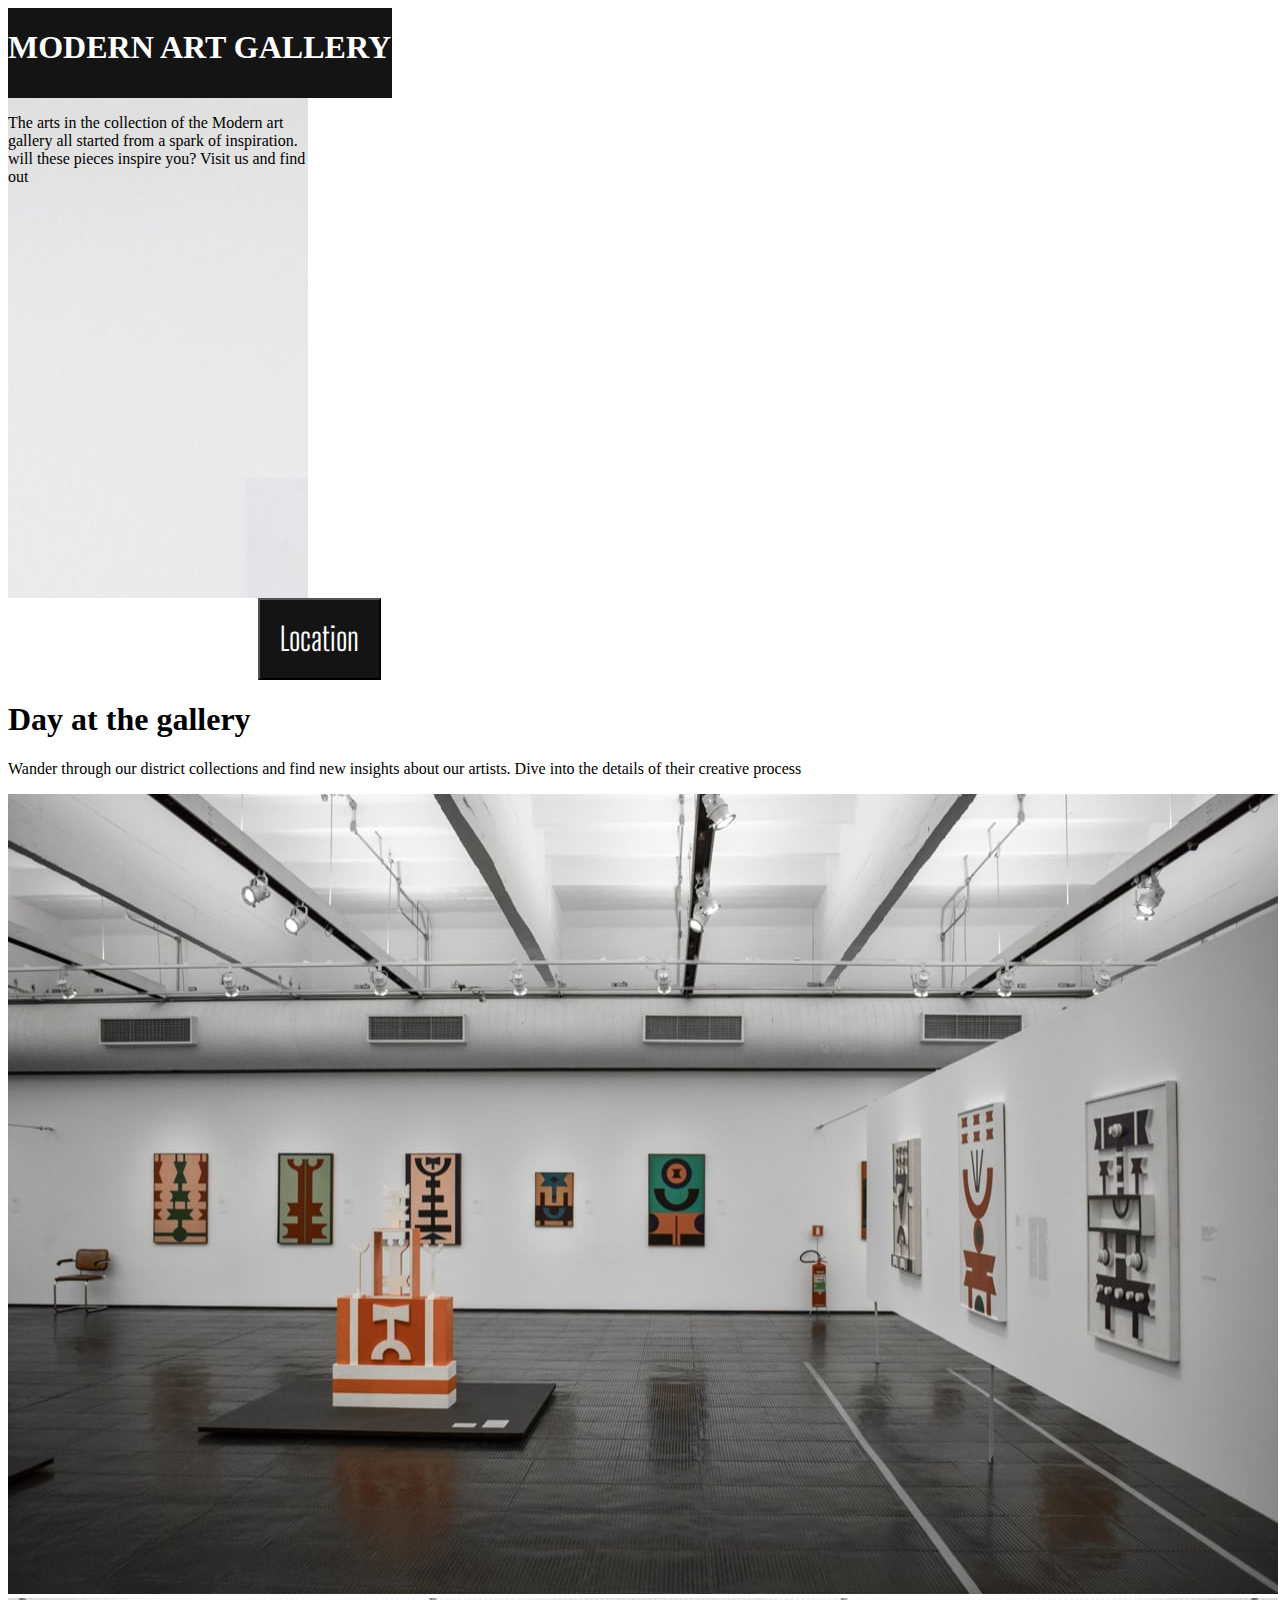
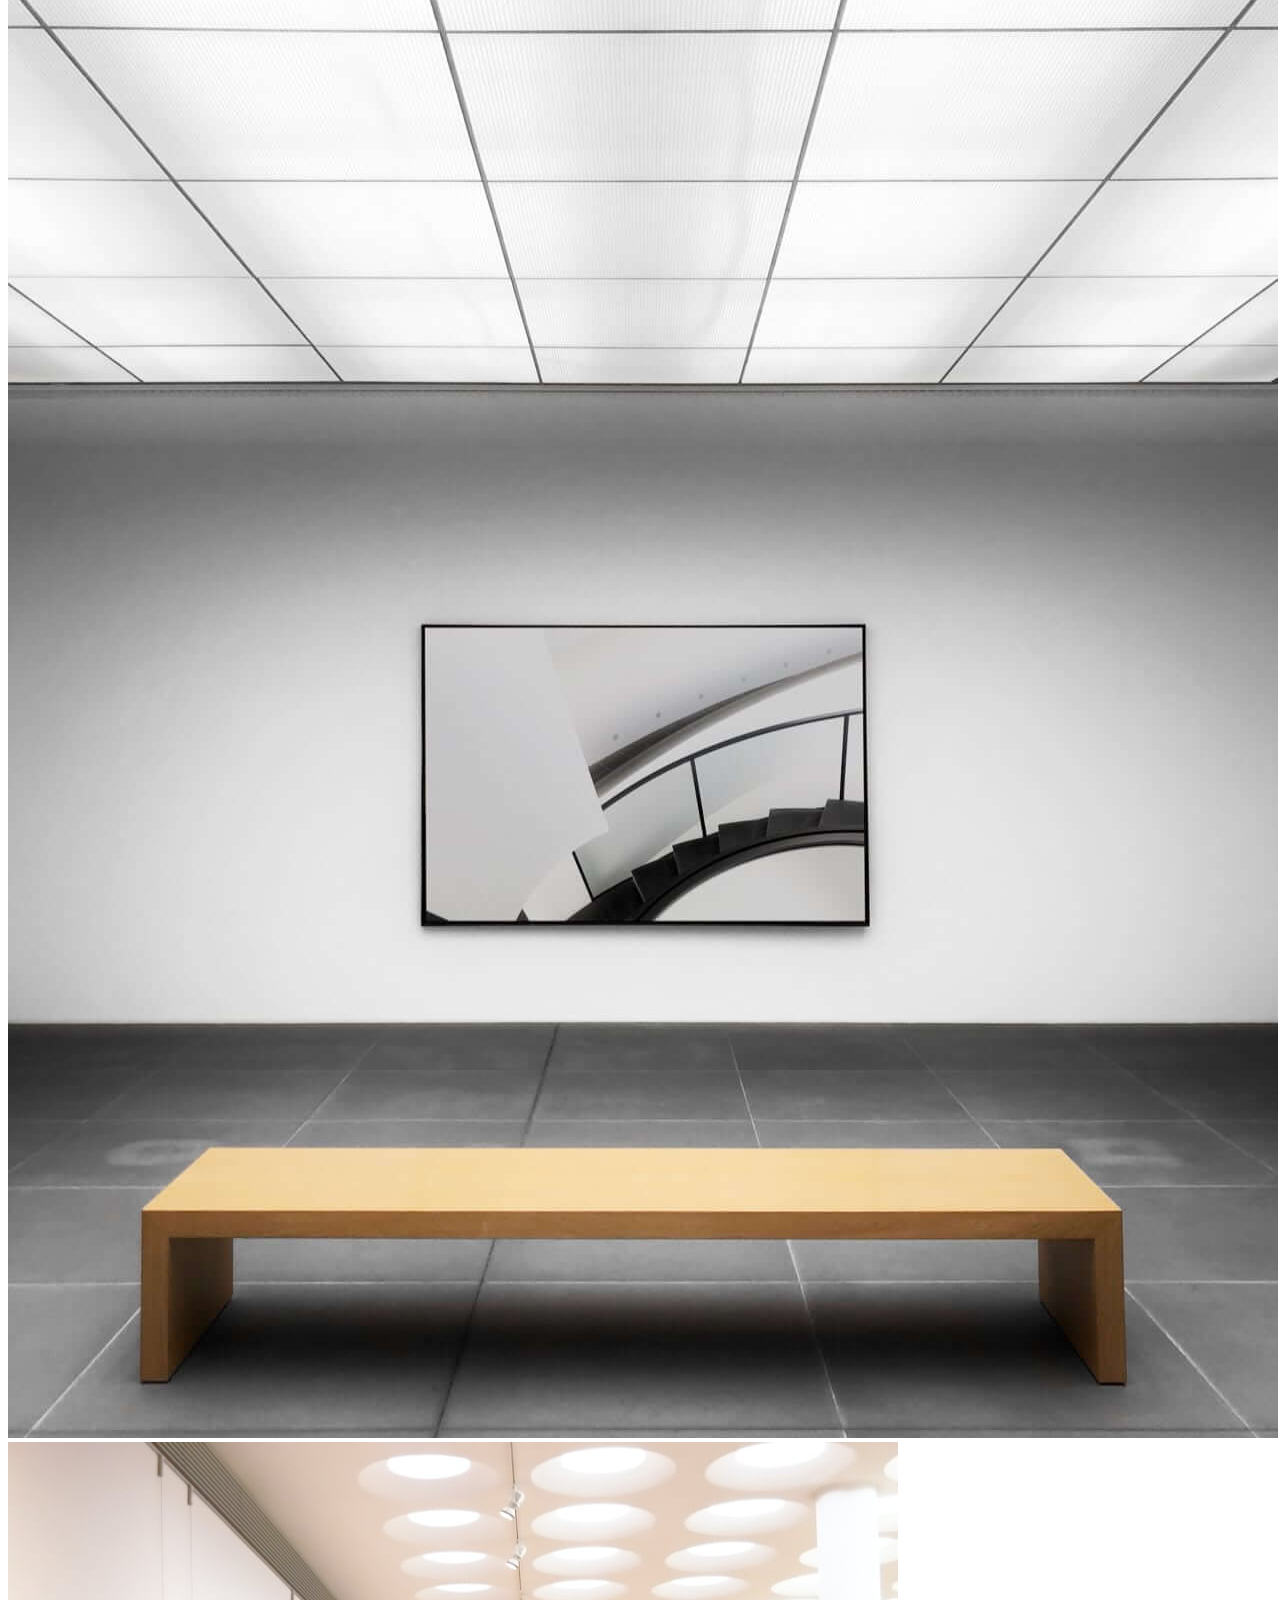
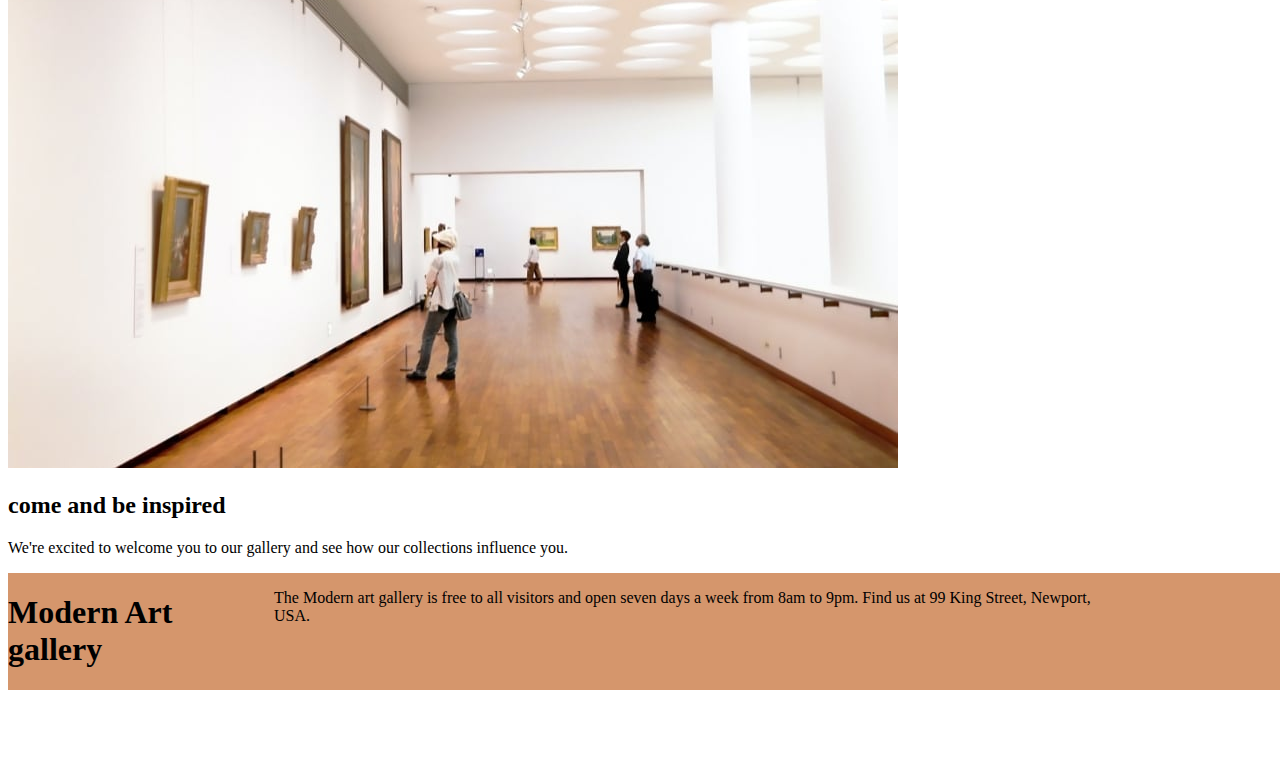
==== index.html @ c82a0f64 "Location page CSS" ====
<!DOCTYPE html>
<html lang="en">
  <head>
    <meta charset="UTF-8" />
    <meta http-equiv="X-UA-Compatible" content="IE=edge" />
    <meta name="viewport" content="width=device-width, initial-scale=1.0" />
    <link
      rel="stylesheet"
      href="https://cdnjs.cloudflare.com/ajax/libs/font-awesome/6.1.1/css/all.min.css"
    />
    <title>The Modern Art Gallery</title>
  </head>
  <link rel="preconnect" href="https://fonts.googleapis.com" />
  <link rel="preconnect" href="https://fonts.gstatic.com" crossorigin />
  <link
    href="https://fonts.googleapis.com/css2?family=Big+Shoulders+Display&family=Outfit:wght@300&display=swap"
    rel="stylesheet"
  />
  <link rel="stylesheet" href="./styles.css" />
  <body>
    <div>
      <div class="black-div">
        <h1>Modern art gallery</h1>
      </div>
      <div class="background-image">
        <p>
          The arts in the collection of the Modern art gallery all started from
          a spark of inspiration. will these pieces inspire you? Visit us and
          find out
        </p>
      </div>
      <a href="./location.html"><button class="button">Location</button></a>
    </div>
    <!-- Day at the gallery -->
    <div class="gallery-body">
      <h1>Day at the gallery</h1>
      <p>
        Wander through our district collections and find new insights about our
        artists. Dive into the details of their creative process
      </p>
      <img
        src="./images/desktop/image-grid-1@2x.jpg"
        alt="image-grid-1"
        class="grid-1"
      />
      <img
        src="./images/desktop/image-grid-2@2x.jpg"
        alt="image-grid-2"
        class="grid-2"
      />
      <img
        src="./images/desktop/image-grid-3@2x.jpg"
        alt="image-grid-3"
        class="grid-3"
      />
      <div class="gridbox">
        <h2>come and be inspired</h2>
        <p>
          We're excited to welcome you to our gallery and see how our
          collections influence you.
        </p>
      </div>
    </div>
    <!-- footer -->
    <footer>
      <h1 class="h1-footer">Modern Art gallery</h1>
      <p class="p-footer">
        The Modern art gallery is free to all visitors and open seven days a
        week from 8am to 9pm. Find us at 99 King Street, Newport, USA.
      </p>
      <i class="fa-brands fa-facebook"></i>
      <i class="fa-brands fa-instagram"></i>
      <i class="fa-brands fa-twitter"></i>
    </footer>
  </body>
</html>
---- styles.css ----
/* general css */
html{
     
}
button{
   
   background-color: hsl(0, 0%, 8%);
   color: hsl(0, 0%, 100%);
font-family: 'Big Shoulders Display', cursive;
font-size: xx-large;
position: relative; left: 250px;
padding: 20px;


}
button:hover{
    background-color: rgb(213, 150, 108);
}

.arrow{
    border:solid black;
    
}

.arrow:hover{
    background-color: hsl(0, 0%, 8%);
}
h1{


}
h2{

}

/* the intro */

.black-div{ background-color: hsl(0, 0%, 8%);
    height:10vh;
    width: 30vw;
    color: hsl(0, 0%, 100%);
    text-transform: uppercase;
    display: flex;
    flex-direction: column;
  

}
.background-image{ background-image: url(./images/desktop/image-hero@2x.jpg);
    height: 500px;
    width: 300px;
    display: flex;
    flex-direction: column;

}
/* grid pictures  */
.gallery-body{

}
.grid-1{

}
.grid-2{

}
.grid-3{

}
.gridbox{

}
/* footer elements */
.h1-footer{

}
.p-footer{

}
.icons{

}
/* location  */
.location-map{
    height: 72vh;
    width: 100vw;
    display: flex;
    border: solid black;
    background-image: url(./images/desktop/image-map@2x.png);
    background-size: contain;
}
.location-section{
    height: 62vh;
    width: 100vw;
    background-color: hsl(0, 0%, 8%); 
    display: flex;
}
.location-body{
    color: hsl(0, 0%, 100%);
    width: 30%;
    text-transform: uppercase;
    font-family: 'Big Shoulders Display', cursive;
    font-size: 60px;
    font-weight: bolder;
    padding-left: 150px;
    line-height: 90px;
    margin-right: 200px;
}

#street{
    color: rgb(213, 150, 108);
    font-family: 'Big Shoulders Display', cursive;
    font-size: 45px;
    margin-top: 75px;
    margin-left: 100px;
    
}
.paddress{
    color: hsl(0, 0%, 100%);
    font-family: 'Outfit', sans-serif;
    font-size: 22px;
    line-height: 30px;
    margin-right: 300px;
    margin-top: -10px;
    margin-left: 100px;
    
}

footer{
    background-color: rgb(213, 150, 108);
    display: flex;
    width: 100vw;
    max-height: 100vh;

}

.fheading{ text-transform: uppercase;
    font-size: 20px;
    line-height: 10px;
    font-weight: bolder;
    padding-left: 160px;
    padding-top: 80px;
    font-family: 'Big Shoulders Display', cursive;
      
    
}
.fparagrah{ align-items: center;
    padding-left: 140px;
    padding-top: 60px;
    padding-bottom: 60px;
    font-size: 18px;
    line-height: 28px;
    font-family: 'Outfit', sans-serif;
    margin-right: 120px;
    
}
i{
    padding-left: 30px;
    padding-top: 30px;
    font-size: x-large;
   justify-content: center;
   position: relative; left: 200px; top: 70px;
   
}

/* font-family: 'Big Shoulders Display',cursive;
font-family: 'Outfit',sans-serif; */
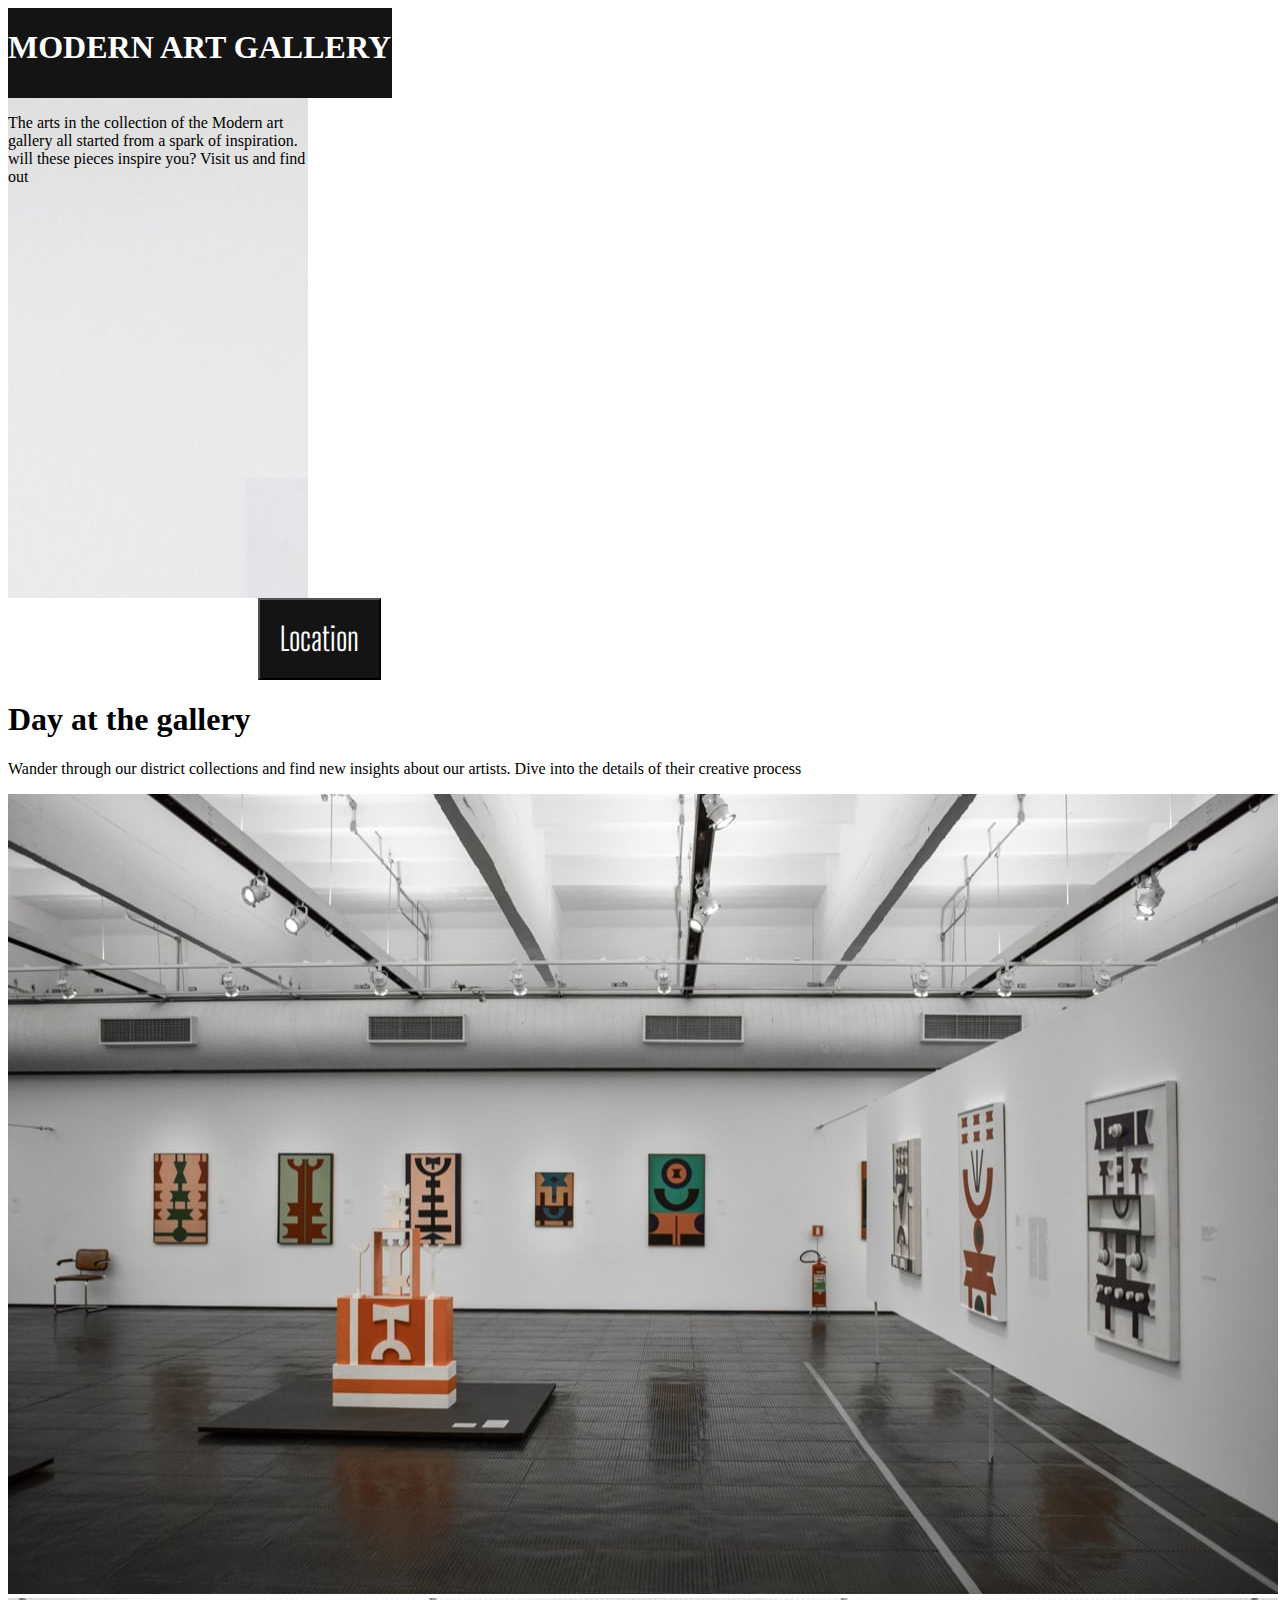
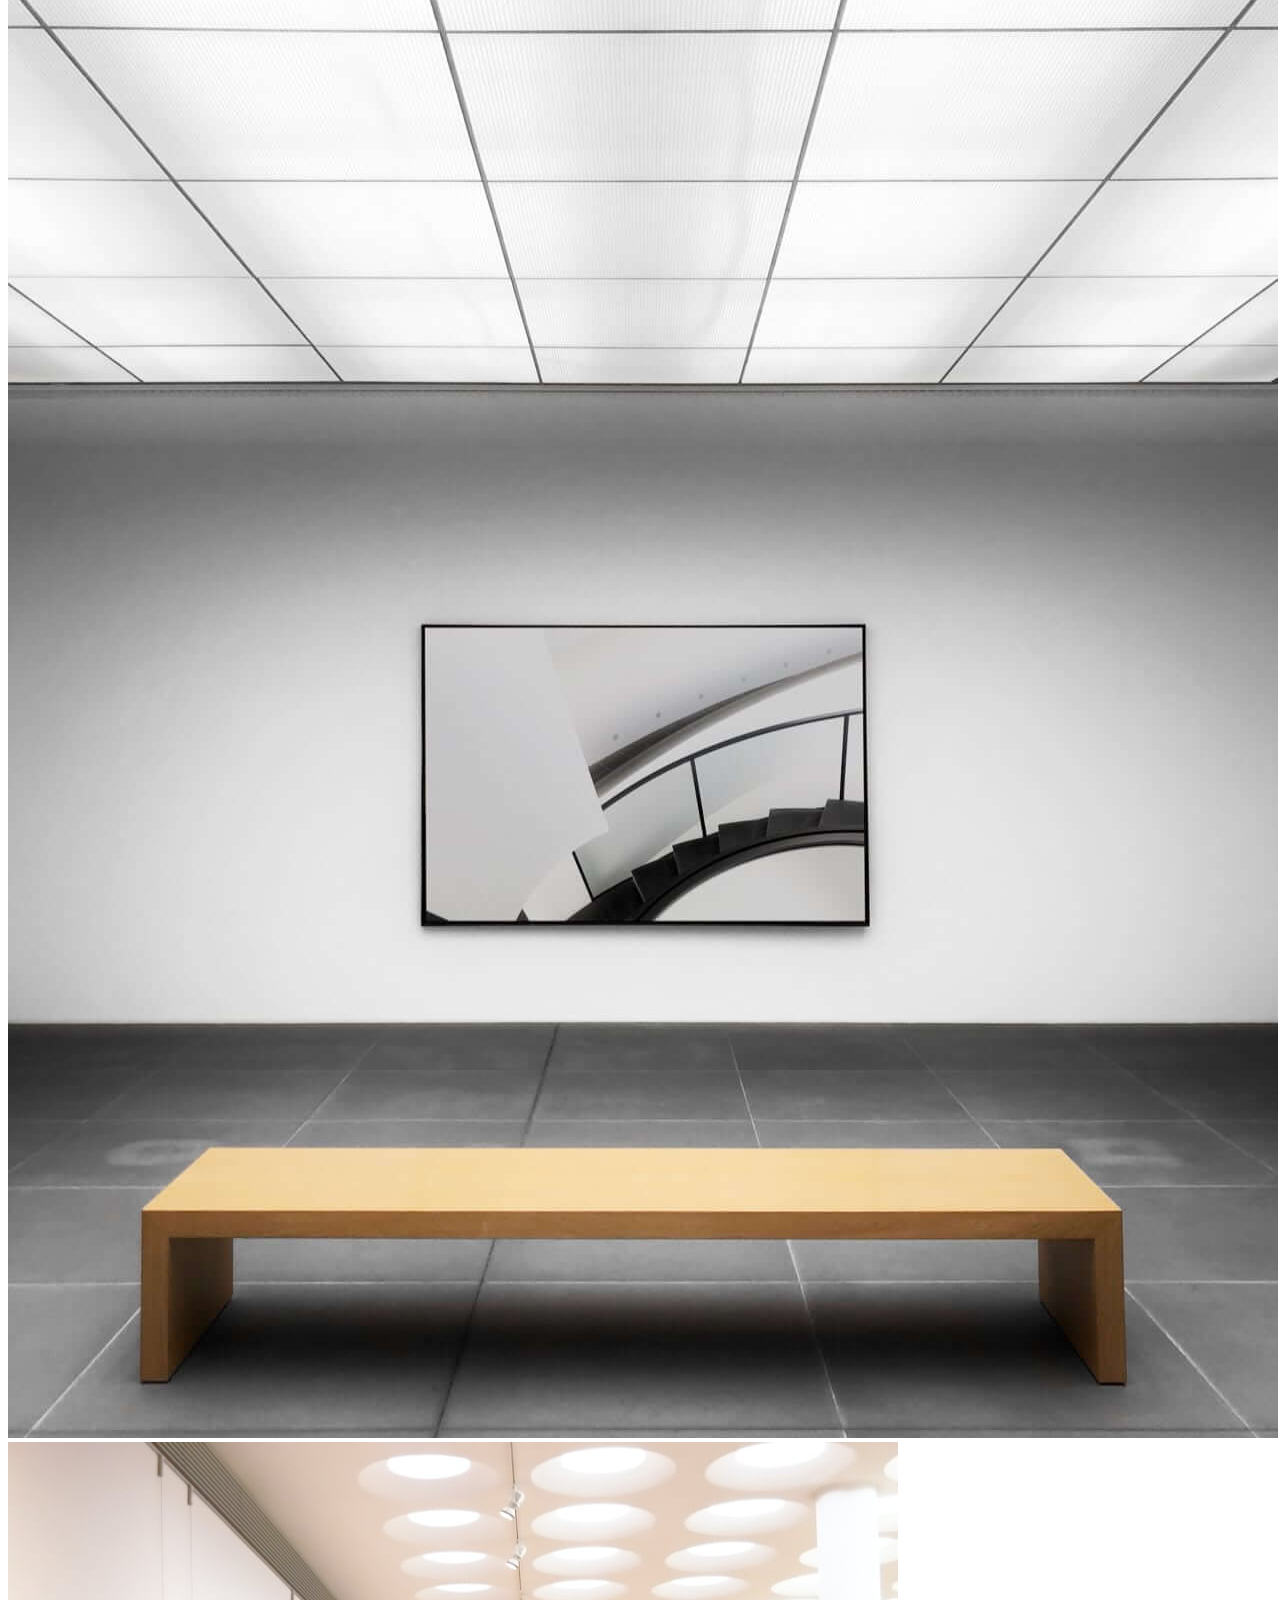
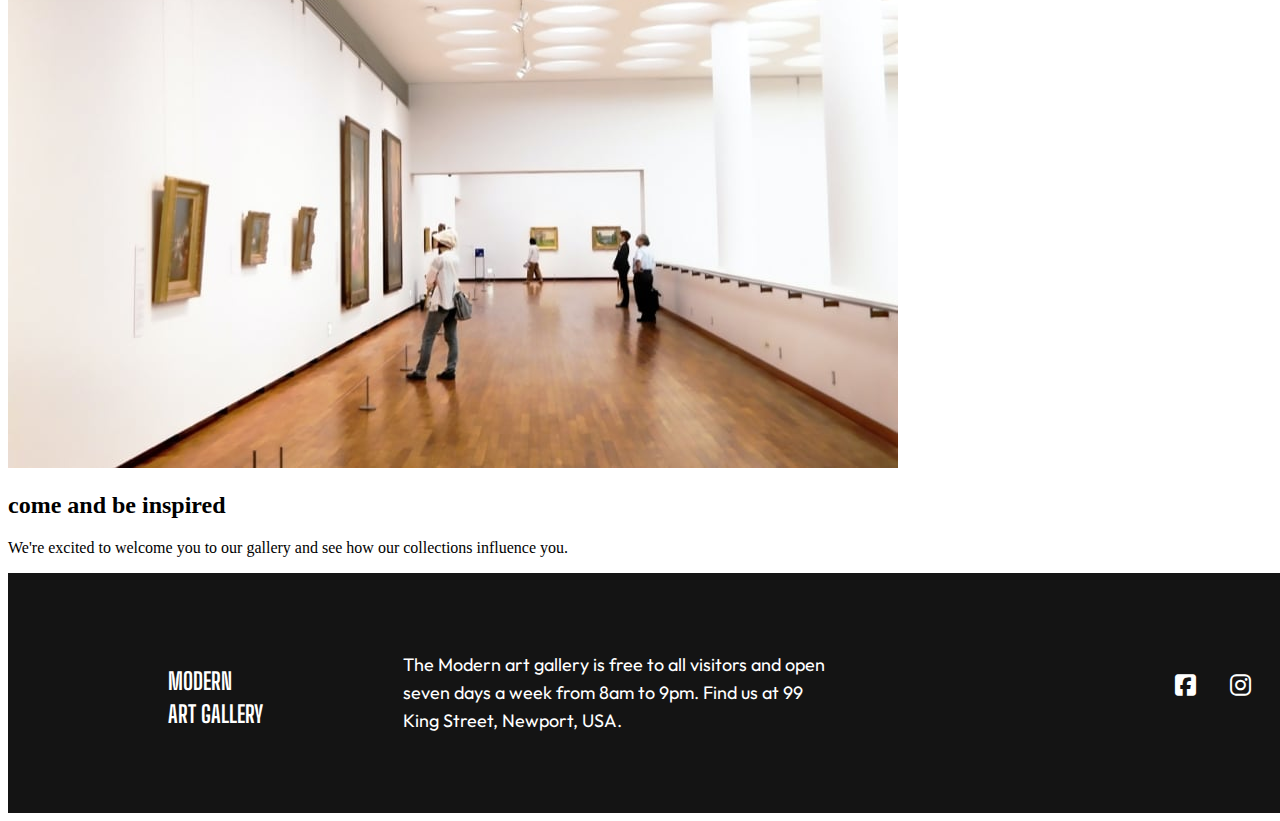
==== commit 540d7caf: "footers of index and location page" ====
--- a/index.html
+++ b/index.html
@@ -32,6 +32,7 @@
       <a href="./location.html"><button class="button">Location</button></a>
     </div>
     <!-- Day at the gallery -->
+    <section>
     <div class="gallery-body">
       <h1>Day at the gallery</h1>
       <p>
@@ -61,16 +62,23 @@
         </p>
       </div>
     </div>
+    </section>
     <!-- footer -->
-    <footer>
-      <h1 class="h1-footer">Modern Art gallery</h1>
-      <p class="p-footer">
-        The Modern art gallery is free to all visitors and open seven days a
-        week from 8am to 9pm. Find us at 99 King Street, Newport, USA.
+    <footer id="index">
+      <div class="fheading">
+        <h3>Modern</h3>
+        <h3>Art gallery</h3>
+      </div>
+      <p class="fparagrah">
+        The Modern art gallery is free to all visitors and open <br />
+        seven days a week from 8am to 9pm. Find us at 99 <br />
+        King Street, Newport, USA.
       </p>
-      <i class="fa-brands fa-facebook"></i>
-      <i class="fa-brands fa-instagram"></i>
-      <i class="fa-brands fa-twitter"></i>
+      <div>
+        <i class="fa-brands fa-facebook-square"></i>
+        <i class="fa-brands fa-instagram"></i>
+        <i class="fa-brands fa-twitter"></i>
+      </div>
     </footer>
   </body>
 </html>
--- a/styles.css
+++ b/styles.css
@@ -1,11 +1,8 @@
 /* general css */
-html{
-     
-}
+
 button{
-   
-   background-color: hsl(0, 0%, 8%);
-   color: hsl(0, 0%, 100%);
+background-color: hsl(0, 0%, 8%);
+color: hsl(0, 0%, 100%);
 font-family: 'Big Shoulders Display', cursive;
 font-size: xx-large;
 position: relative; left: 250px;
@@ -19,20 +16,11 @@
 
 .arrow{
     border:solid black;
-    
 }
 
 .arrow:hover{
     background-color: hsl(0, 0%, 8%);
 }
-h1{
-
-
-}
-h2{
-
-}
-
 /* the intro */
 
 .black-div{ background-color: hsl(0, 0%, 8%);
@@ -69,15 +57,11 @@
 
 }
 /* footer elements */
-.h1-footer{
+#index{
+    background-color: hsl(0, 0%, 8%);
+    color: hsl(0, 0%, 100%);
+}
 
-}
-.p-footer{
-
-}
-.icons{
-
-}
 /* location  */
 .location-map{
     height: 72vh;
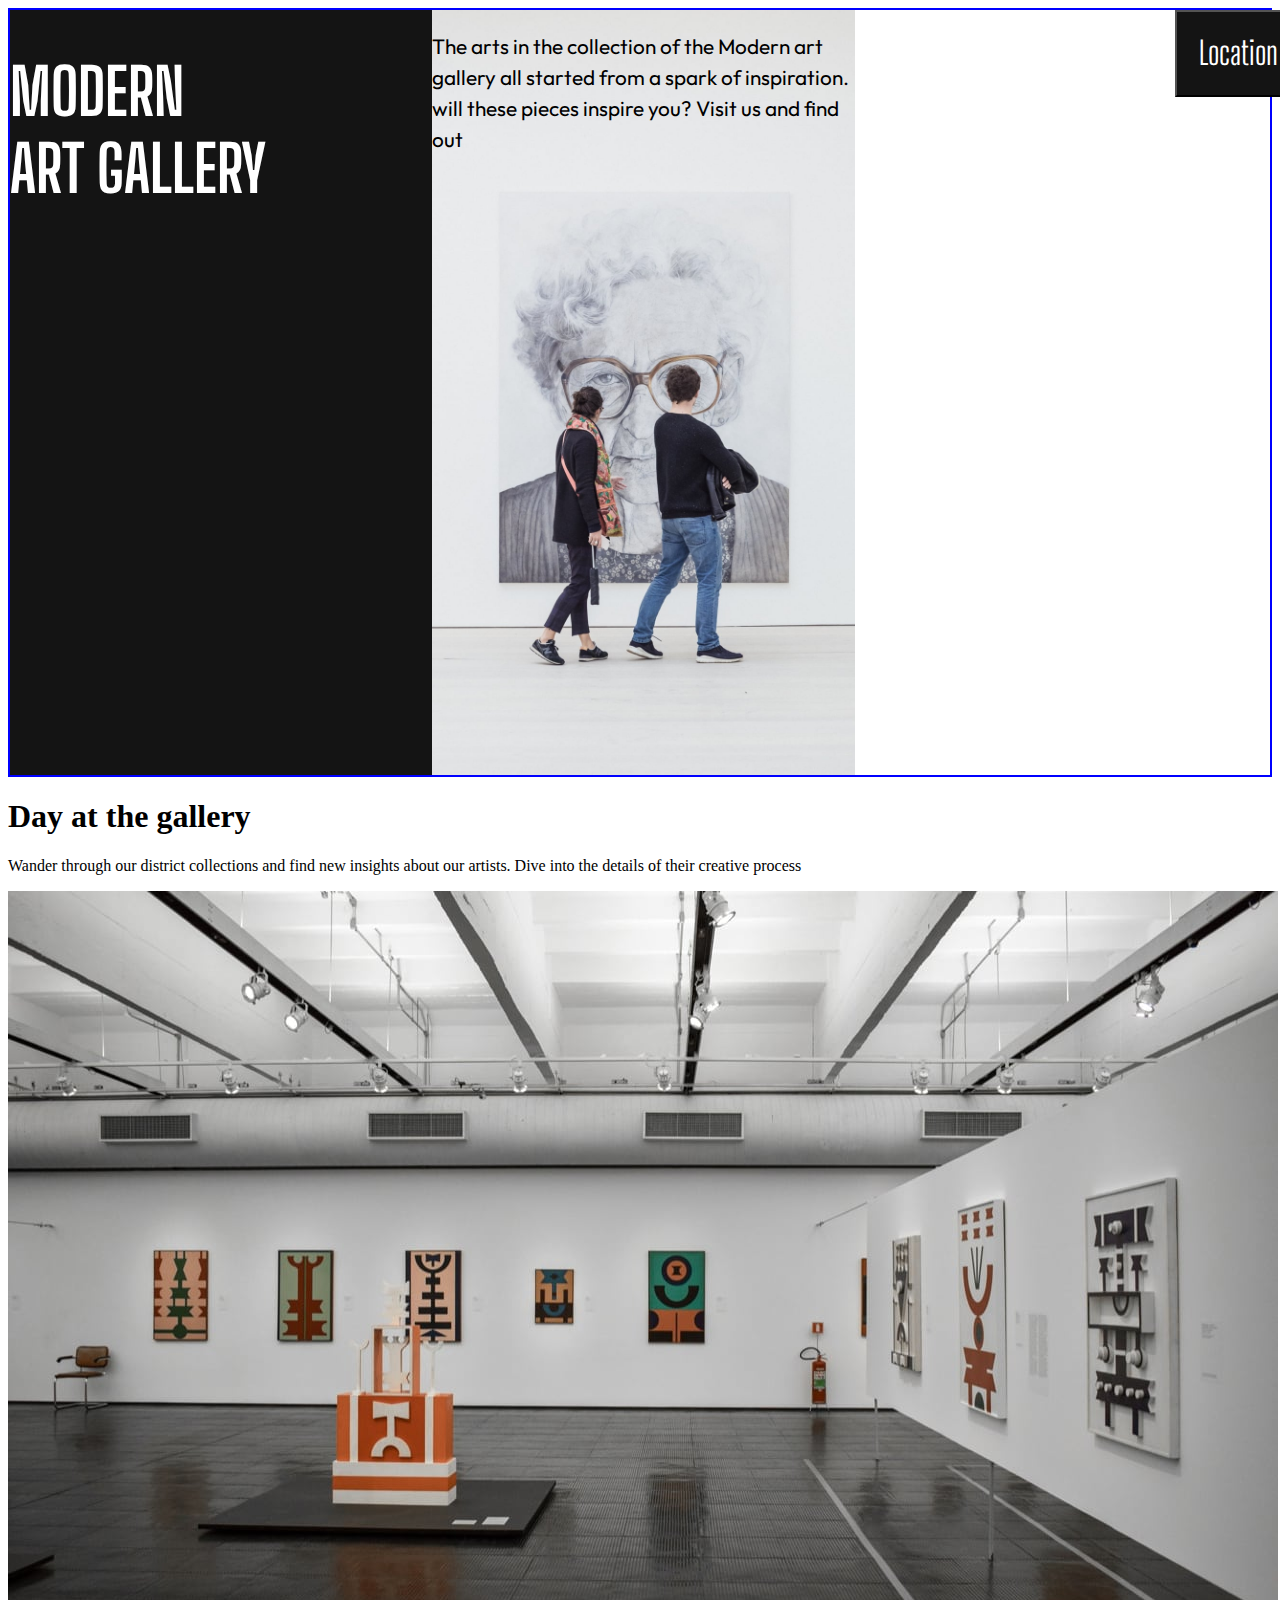
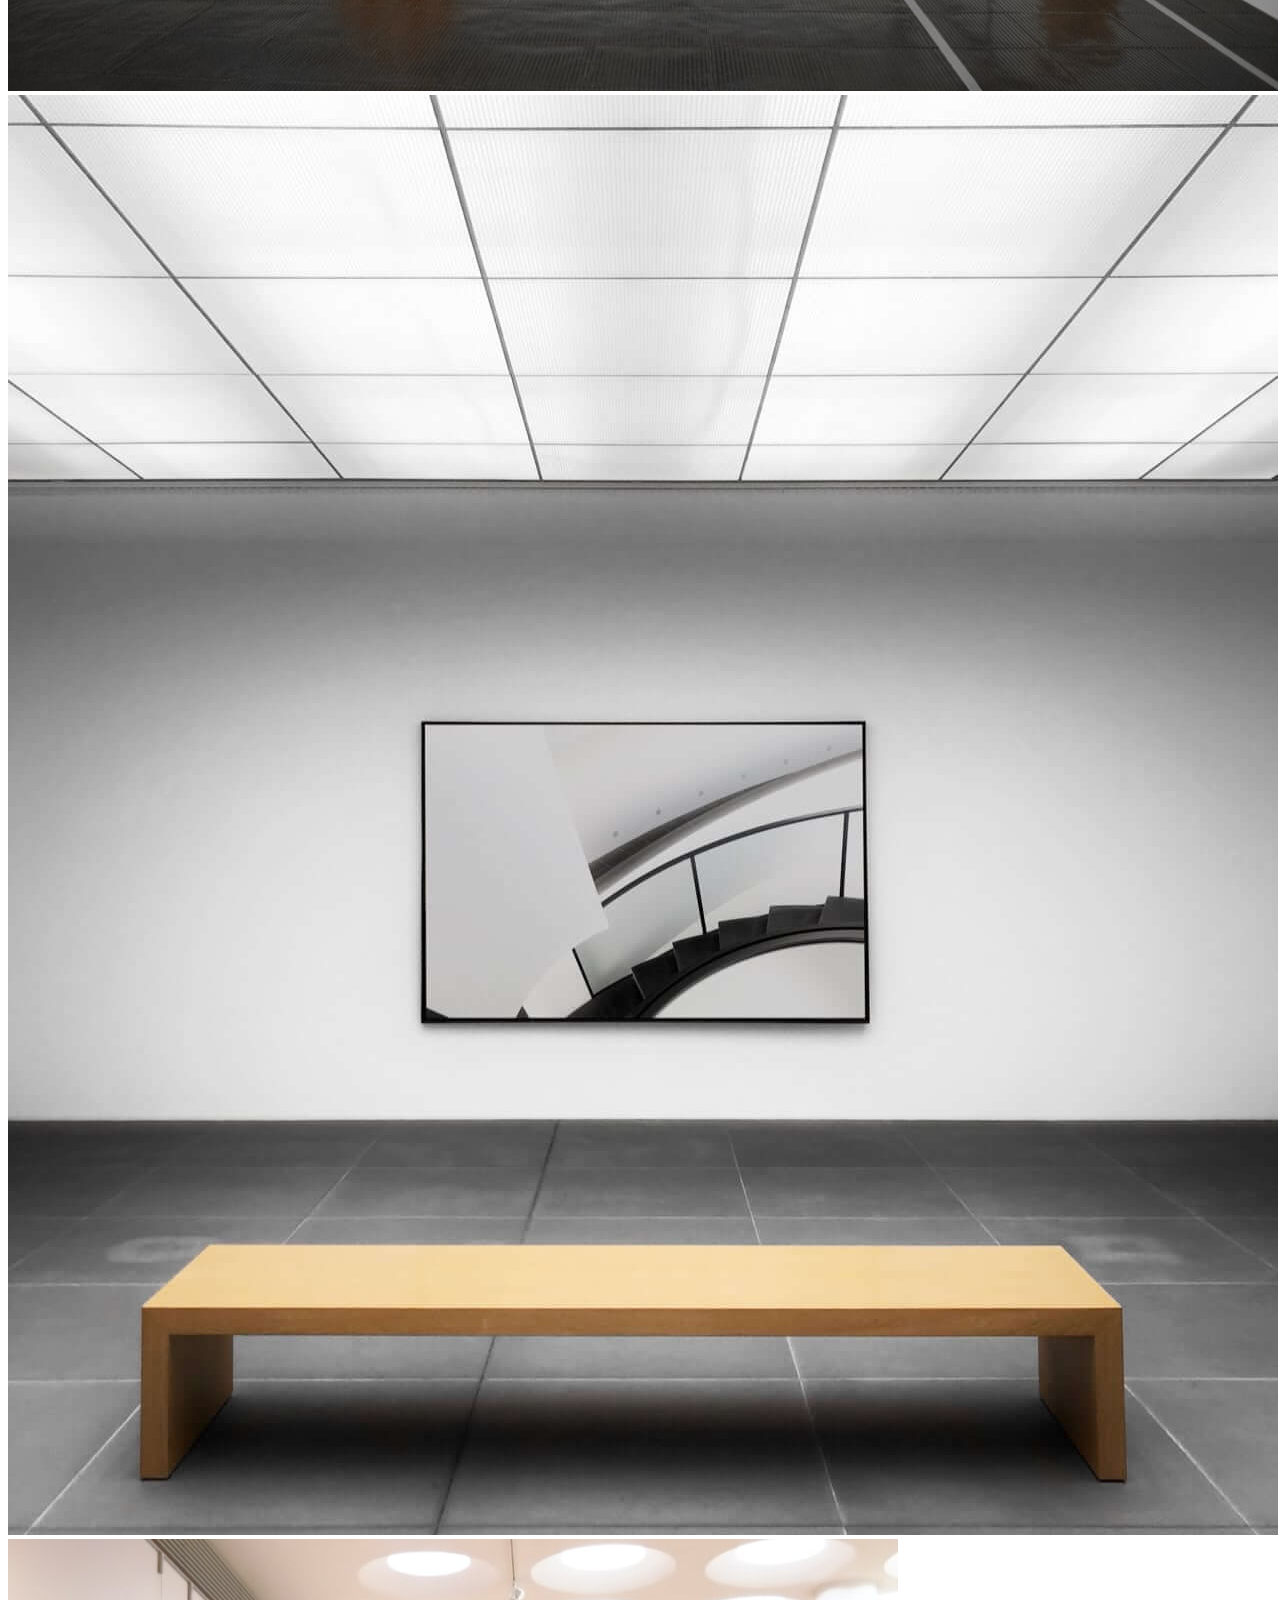
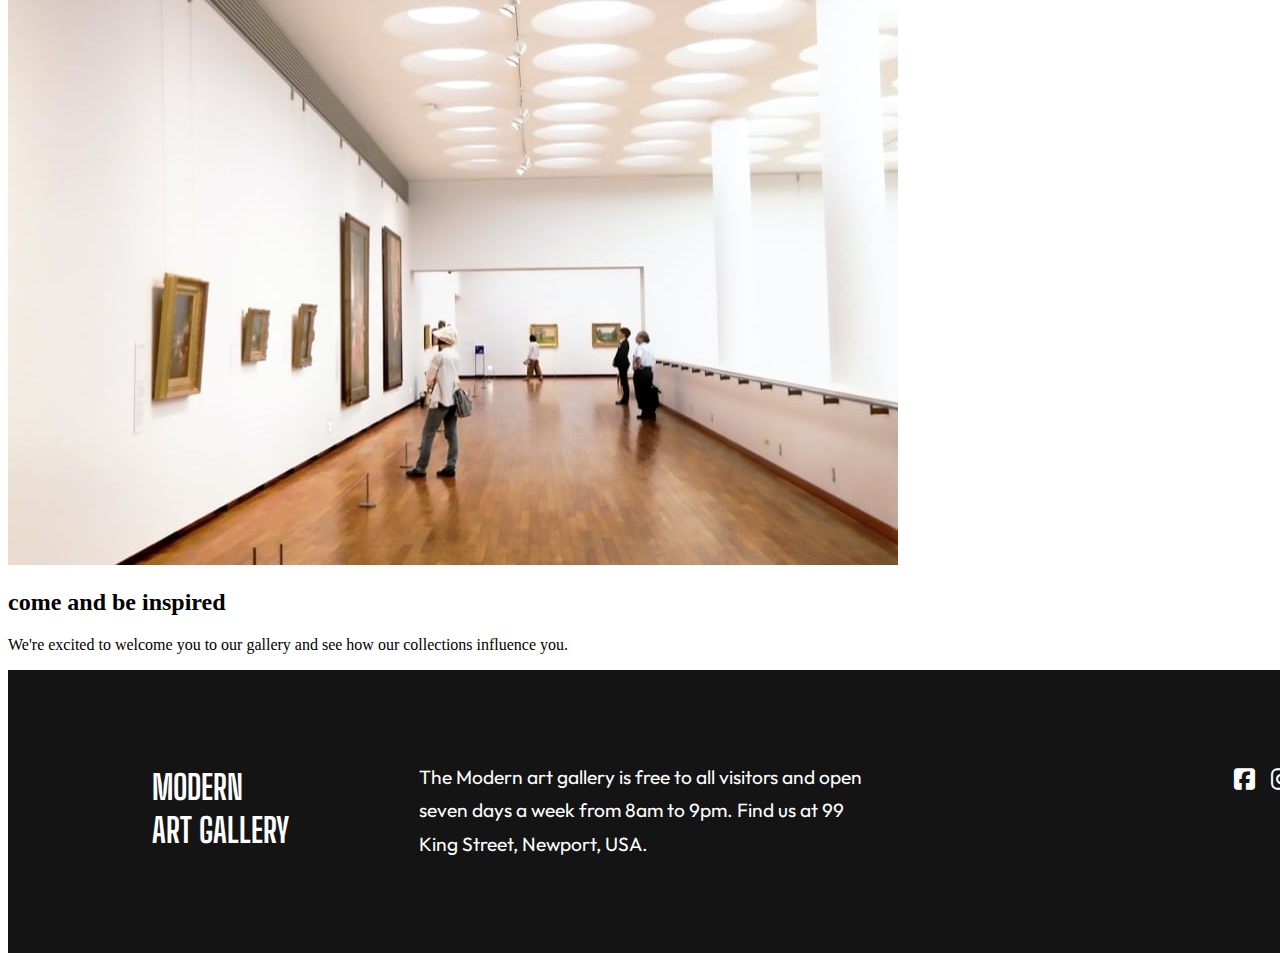
==== commit 4ae2b0ad: "divs of index page" ====
--- a/index.html
+++ b/index.html
@@ -9,59 +9,64 @@
       href="https://cdnjs.cloudflare.com/ajax/libs/font-awesome/6.1.1/css/all.min.css"
     />
     <title>The Modern Art Gallery</title>
+    <link rel="preconnect" href="https://fonts.googleapis.com" />
+    <link rel="preconnect" href="https://fonts.gstatic.com" crossorigin />
+    <link
+      href="https://fonts.googleapis.com/css2?family=Big+Shoulders+Display&family=Outfit:wght@300&display=swap"
+      rel="stylesheet"
+    />
+    <link rel="stylesheet" href="./styles.css" />
   </head>
-  <link rel="preconnect" href="https://fonts.googleapis.com" />
-  <link rel="preconnect" href="https://fonts.gstatic.com" crossorigin />
-  <link
-    href="https://fonts.googleapis.com/css2?family=Big+Shoulders+Display&family=Outfit:wght@300&display=swap"
-    rel="stylesheet"
-  />
-  <link rel="stylesheet" href="./styles.css" />
   <body>
-    <div>
-      <div class="black-div">
-        <h1>Modern art gallery</h1>
+    <section>
+      <div class="index-container">
+        <div class="black-div">
+          <h1>
+            MODERN <br />
+            ART GALLERY
+          </h1>
+        </div>
+        <div class="background-image">
+          <p>
+            The arts in the collection of the Modern art gallery all started
+            from a spark of inspiration. will these pieces inspire you? Visit us
+            and find out
+          </p>
+        </div>
+        <a href="./location.html"><button class="button">Location</button></a>
       </div>
-      <div class="background-image">
-        <p>
-          The arts in the collection of the Modern art gallery all started from
-          a spark of inspiration. will these pieces inspire you? Visit us and
-          find out
-        </p>
-      </div>
-      <a href="./location.html"><button class="button">Location</button></a>
-    </div>
+    </section>
     <!-- Day at the gallery -->
     <section>
-    <div class="gallery-body">
-      <h1>Day at the gallery</h1>
-      <p>
-        Wander through our district collections and find new insights about our
-        artists. Dive into the details of their creative process
-      </p>
-      <img
-        src="./images/desktop/image-grid-1@2x.jpg"
-        alt="image-grid-1"
-        class="grid-1"
-      />
-      <img
-        src="./images/desktop/image-grid-2@2x.jpg"
-        alt="image-grid-2"
-        class="grid-2"
-      />
-      <img
-        src="./images/desktop/image-grid-3@2x.jpg"
-        alt="image-grid-3"
-        class="grid-3"
-      />
-      <div class="gridbox">
-        <h2>come and be inspired</h2>
+      <div class="gallery-body">
+        <h1>Day at the gallery</h1>
         <p>
-          We're excited to welcome you to our gallery and see how our
-          collections influence you.
+          Wander through our district collections and find new insights about
+          our artists. Dive into the details of their creative process
         </p>
+        <img
+          src="./images/desktop/image-grid-1@2x.jpg"
+          alt="image-grid-1"
+          class="grid-1"
+        />
+        <img
+          src="./images/desktop/image-grid-2@2x.jpg"
+          alt="image-grid-2"
+          class="grid-2"
+        />
+        <img
+          src="./images/desktop/image-grid-3@2x.jpg"
+          alt="image-grid-3"
+          class="grid-3"
+        />
+        <div class="gridbox">
+          <h2>come and be inspired</h2>
+          <p>
+            We're excited to welcome you to our gallery and see how our
+            collections influence you.
+          </p>
+        </div>
       </div>
-    </div>
     </section>
     <!-- footer -->
     <footer id="index">
--- a/styles.css
+++ b/styles.css
@@ -5,8 +5,8 @@
 color: hsl(0, 0%, 100%);
 font-family: 'Big Shoulders Display', cursive;
 font-size: xx-large;
-position: relative; left: 250px;
-padding: 20px;
+position: relative; left: 10em;
+padding: 0.7em;
 
 
 }
@@ -22,22 +22,29 @@
     background-color: hsl(0, 0%, 8%);
 }
 /* the intro */
-
+.index-container{
+    border: 2px solid blue;
+    display: flex;
+}
 .black-div{ background-color: hsl(0, 0%, 8%);
-    height:10vh;
-    width: 30vw;
+    height: 85vh;
+    width: 33vw;
     color: hsl(0, 0%, 100%);
     text-transform: uppercase;
-    display: flex;
     flex-direction: column;
-  
+    font-family: 'Big Shoulders Display', cursive;
+    font-size: xx-large;
+    position: relative; 
 
 }
 .background-image{ background-image: url(./images/desktop/image-hero@2x.jpg);
-    height: 500px;
-    width: 300px;
-    display: flex;
-    flex-direction: column;
+    height: 85vh;
+    width: 33vw;
+    background-position: center;
+    background-size: cover;
+    font-family: 'Outfit', sans-serif;
+    line-height: 1.5em;
+    font-size: 1.3em;
 
 }
 /* grid pictures  */
@@ -82,29 +89,31 @@
     width: 30%;
     text-transform: uppercase;
     font-family: 'Big Shoulders Display', cursive;
-    font-size: 60px;
+    font-size: 3.8em;
     font-weight: bolder;
-    padding-left: 150px;
-    line-height: 90px;
-    margin-right: 200px;
+    padding-left: 2.4em;
+    line-height: 1.4em;
+    margin-right: 3em;
 }
 
 #street{
     color: rgb(213, 150, 108);
     font-family: 'Big Shoulders Display', cursive;
-    font-size: 45px;
-    margin-top: 75px;
-    margin-left: 100px;
+    font-size: 2.8em;
+    margin-top: 1.6em;
+    margin-left: 2em;
     
 }
 .paddress{
     color: hsl(0, 0%, 100%);
     font-family: 'Outfit', sans-serif;
-    font-size: 22px;
-    line-height: 30px;
-    margin-right: 300px;
-    margin-top: -10px;
-    margin-left: 100px;
+    font-size: 1.4em;
+    line-height: 1.5em;
+    margin-right: 10em;
+    margin-top: -0.7em;
+    margin-left: 4.25em;
+   
+    
     
 }
 
@@ -117,31 +126,31 @@
 }
 
 .fheading{ text-transform: uppercase;
-    font-size: 20px;
-    line-height: 10px;
+    font-size: 1.8em;
+    line-height: 0.3em;
     font-weight: bolder;
-    padding-left: 160px;
+    padding-left: 5em;
     padding-top: 80px;
     font-family: 'Big Shoulders Display', cursive;
       
     
 }
 .fparagrah{ align-items: center;
-    padding-left: 140px;
-    padding-top: 60px;
-    padding-bottom: 60px;
-    font-size: 18px;
-    line-height: 28px;
+    padding-left: 6.75em;
+    padding-top: 3.75em;
+    padding-bottom: 3.75em;
+    font-size: 1.2em;
+    line-height: 1.75em;
     font-family: 'Outfit', sans-serif;
-    margin-right: 120px;
+    margin-right: 7.5em;
     
 }
 i{
-    padding-left: 30px;
-    padding-top: 30px;
+    padding-left: 0.5em;
+    padding-top: 2.7em;
     font-size: x-large;
    justify-content: center;
-   position: relative; left: 200px; top: 70px;
+   position: relative; left: 9em; top: 1.375em;
    
 }
 
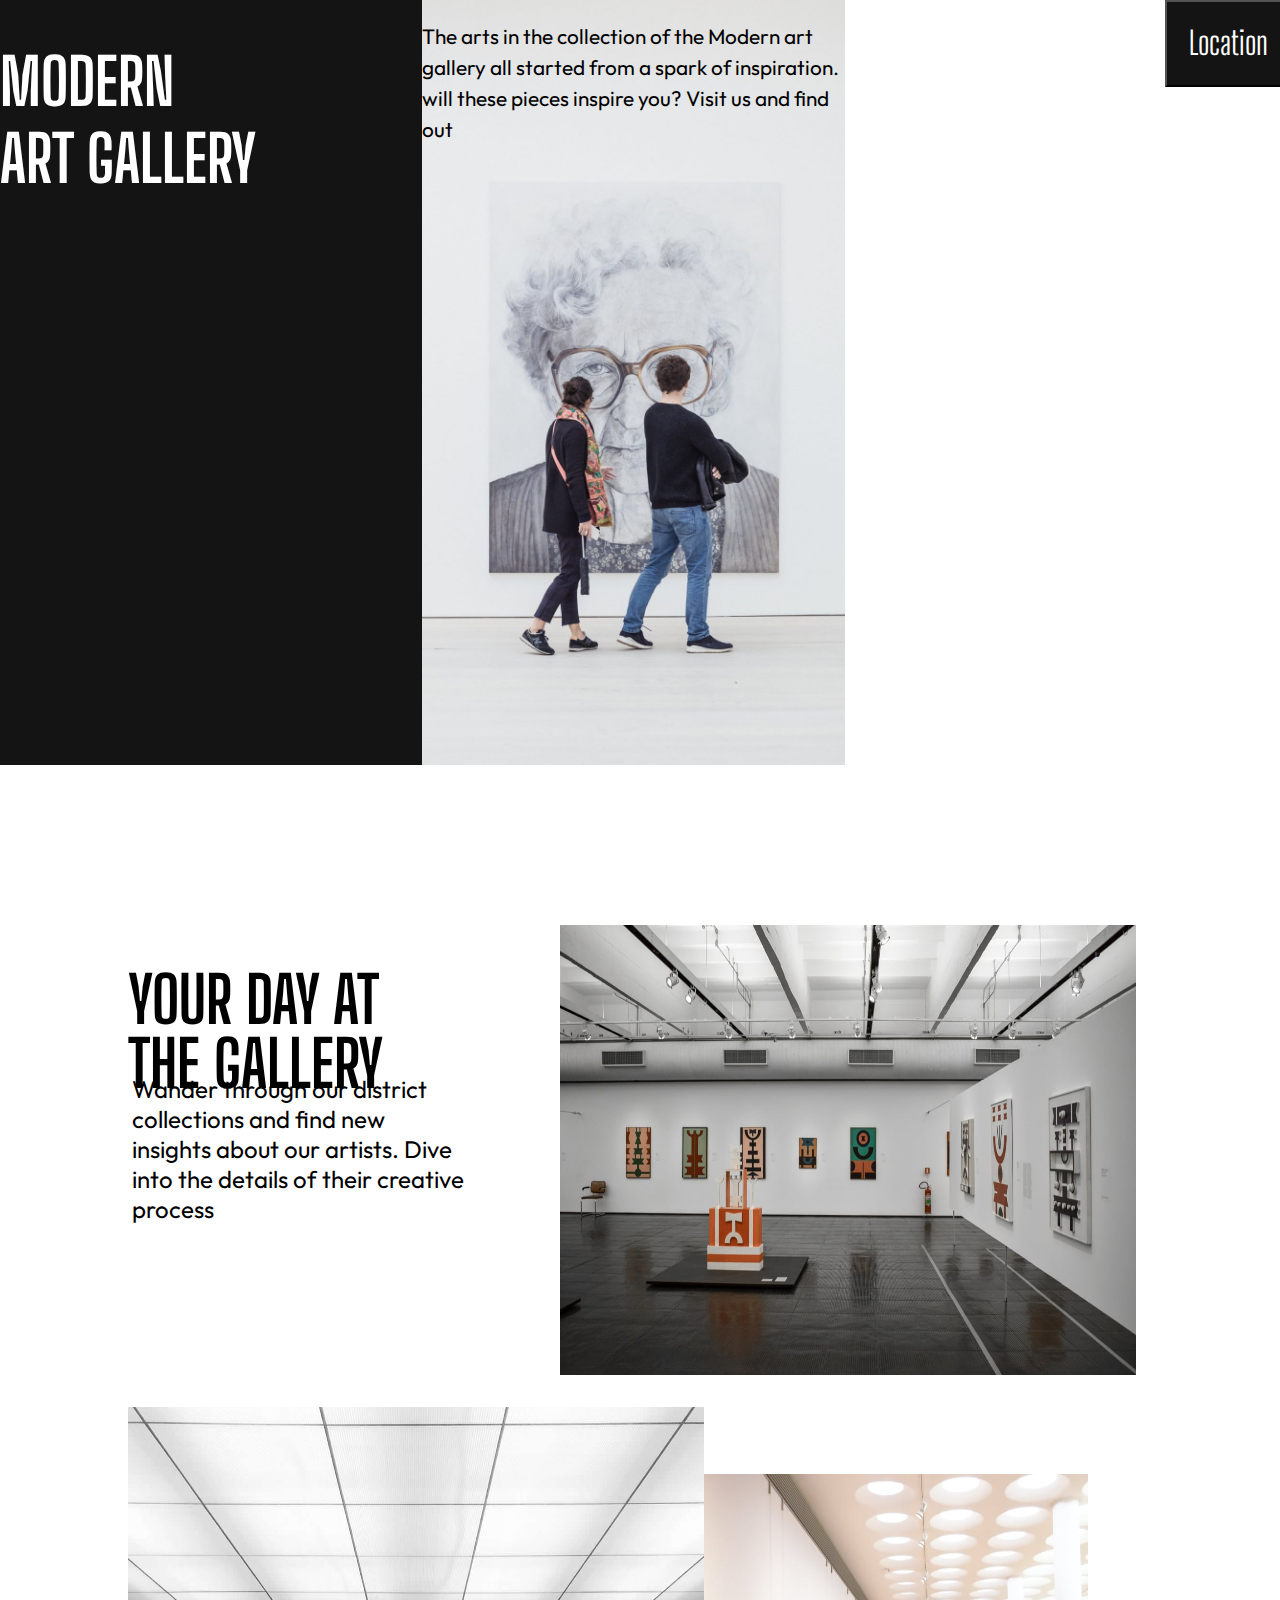
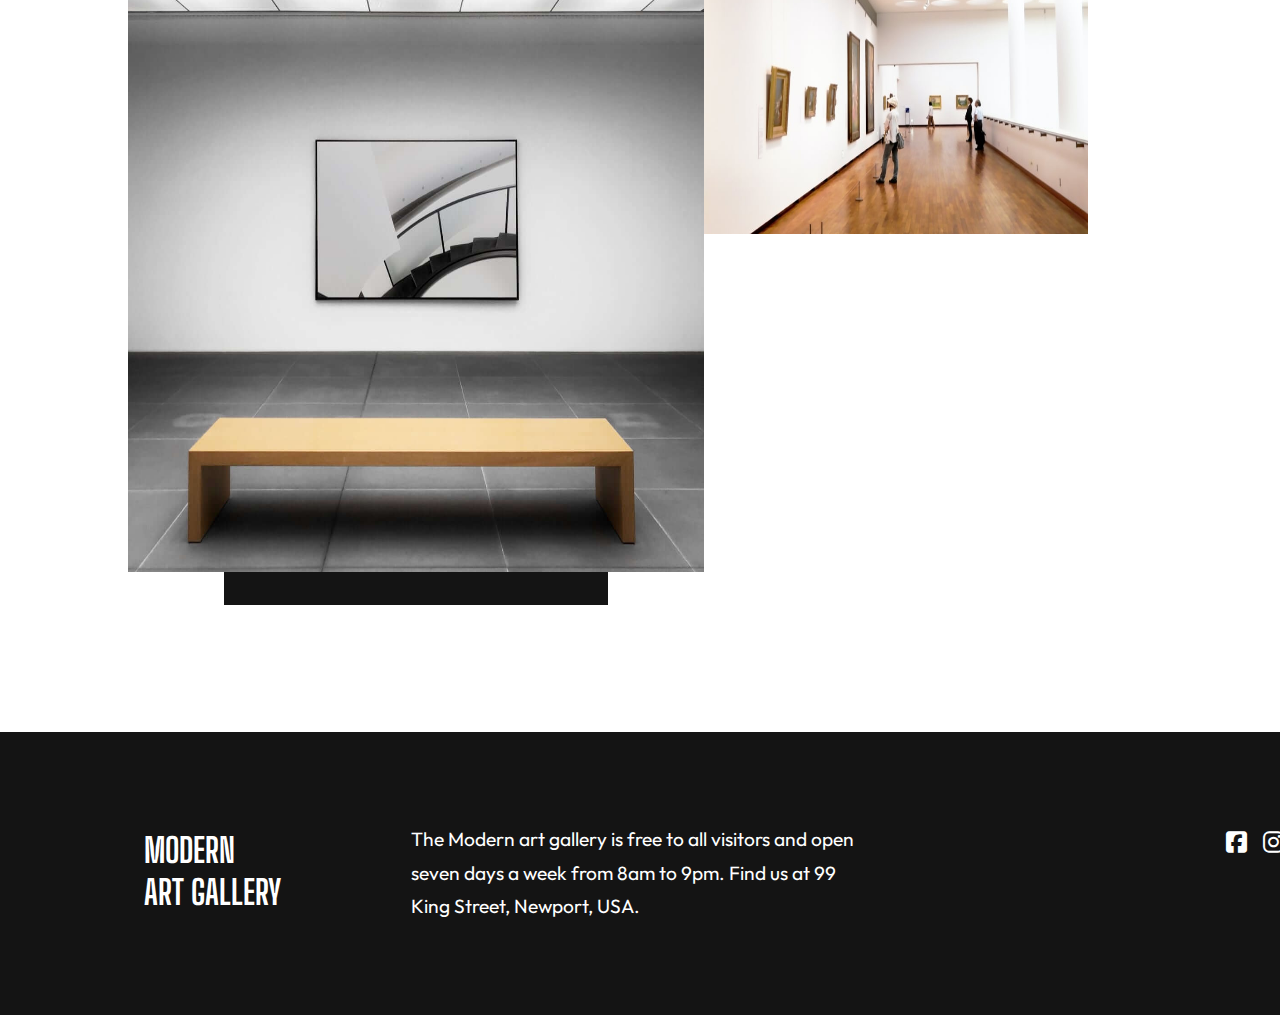
==== commit 0d76e769: "finished home and location pages" ====
--- a/index.html
+++ b/index.html
@@ -39,33 +39,46 @@
     <!-- Day at the gallery -->
     <section>
       <div class="gallery-body">
-        <h1>Day at the gallery</h1>
-        <p>
-          Wander through our district collections and find new insights about
-          our artists. Dive into the details of their creative process
-        </p>
-        <img
-          src="./images/desktop/image-grid-1@2x.jpg"
-          alt="image-grid-1"
-          class="grid-1"
-        />
-        <img
-          src="./images/desktop/image-grid-2@2x.jpg"
-          alt="image-grid-2"
-          class="grid-2"
-        />
-        <img
-          src="./images/desktop/image-grid-3@2x.jpg"
-          alt="image-grid-3"
-          class="grid-3"
-        />
-        <div class="gridbox">
-          <h2>come and be inspired</h2>
-          <p>
-            We're excited to welcome you to our gallery and see how our
-            collections influence you.
-          </p>
-        </div>
+        <article>
+          <div class="gallery-article">
+            <h1>
+              YOUR DAY AT <br />
+              THE GALLERY
+            </h1>
+            <p>
+              Wander through our district collections and find new insights
+              about our artists. Dive into the details of their creative process
+            </p>
+          </div>
+          <img
+            src="./images/desktop/image-grid-1@2x.jpg"
+            alt="image-grid-1"
+            class="grid-img1"
+          />
+      </div>
+        </article>
+      <div class="multi-grid">
+          <div class="grid-img2">
+            <img
+              src="./images/desktop/image-grid-2@2x.jpg"
+              alt="image-grid-2"
+              class="grid-img2"
+            />
+          </div>
+          <div class="grid-img3">
+              <img
+                src="./images/desktop/image-grid-3@2x.jpg"
+                alt="image-grid-3"
+                class="grid-img3"
+              />
+          </div>
+          <div class="gridbox">
+              <h2>COME & BE INSPIRED</h2>
+              <p>
+                We're excited to welcome you to our gallery and see how our
+                collections influence you.
+              </p>
+          </div>
       </div>
     </section>
     <!-- footer -->
--- a/styles.css
+++ b/styles.css
@@ -1,5 +1,8 @@
 /* general css */
-
+body{
+    margin: 0;
+    padding: auto;
+}
 button{
 background-color: hsl(0, 0%, 8%);
 color: hsl(0, 0%, 100%);
@@ -8,7 +11,6 @@
 position: relative; left: 10em;
 padding: 0.7em;
 
-
 }
 button:hover{
     background-color: rgb(213, 150, 108);
@@ -23,8 +25,7 @@
 }
 /* the intro */
 .index-container{
-    border: 2px solid blue;
-    display: flex;
+   display: flex;
 }
 .black-div{ background-color: hsl(0, 0%, 8%);
     height: 85vh;
@@ -49,19 +50,84 @@
 }
 /* grid pictures  */
 .gallery-body{
-
-}
-.grid-1{
-
-}
-.grid-2{
-
-}
-.grid-3{
-
+/* border: 2px solid red; */
+}
+article{
+    display: flex;
+}
+.gallery-article{
+    /* border: 2px solid blue; */
+    width: 40vw;
+}
+.gallery-article h1{
+    font-size: 4em;
+    font-family: 'Big Shoulders Display', cursive;
+    padding-left: 2em;
+    line-height: 1em;
+    padding-top: 2.5em;
+    
+}
+.gallery-article p{
+    font-family: 'Outfit',sans-serif;
+    /* border: 2px solid red; */
+    margin-right: 2em;
+    margin-left: 2em;
+    font-size: 1.5em;
+    padding-left: 3.5em;
+    margin-top: -2.7em;
+}
+
+.grid-img1{
+    width: 45vw;
+    height: 50vh;
+    position: relative; 
+    padding-top: 10em;
+    padding-bottom: 2em;
+    padding-left: 3em;
+
+}
+
+
+.multi-grid{
+    
+    position: relative;
+    margin-bottom: 10em;
+    
+   
+}
+.grid-img2 {
+    width: 45vw;
+    height: 85vh;
+    margin-left: 4em;
+
+}
+.grid-img3{
+   width: 30vw;
+   height: 40vh;
+   float: right;
+   margin-top: -21.8em;
+   margin-right: 6em;
+   
 }
 .gridbox{
-
+    background-color: hsl(0, 0%, 8%);
+    color: hsl(0, 0%, 100%);
+    width: 30vw;
+    height: 41vh;
+    float: right;
+    margin-top: -21em;
+    margin-right: 12em ;
+    padding: 5em;
+    box-sizing: border-box;
+
+}
+.gridbox h1{
+    font-family: 'Big Shoulders Display', cursive;
+    font-size: 1em;
+}
+.gridbox p{
+    font-family:'Outfit', sans-serif;
+    font-size: 1.5em;
 }
 /* footer elements */
 #index{
@@ -112,9 +178,7 @@
     margin-right: 10em;
     margin-top: -0.7em;
     margin-left: 4.25em;
-   
-    
-    
+
 }
 
 footer{
@@ -122,6 +186,7 @@
     display: flex;
     width: 100vw;
     max-height: 100vh;
+    
 
 }
 
@@ -149,8 +214,8 @@
     padding-left: 0.5em;
     padding-top: 2.7em;
     font-size: x-large;
-   justify-content: center;
-   position: relative; left: 9em; top: 1.375em;
+    justify-content: center;
+     position: relative; left: 9em; top: 1.375em;
    
 }
 
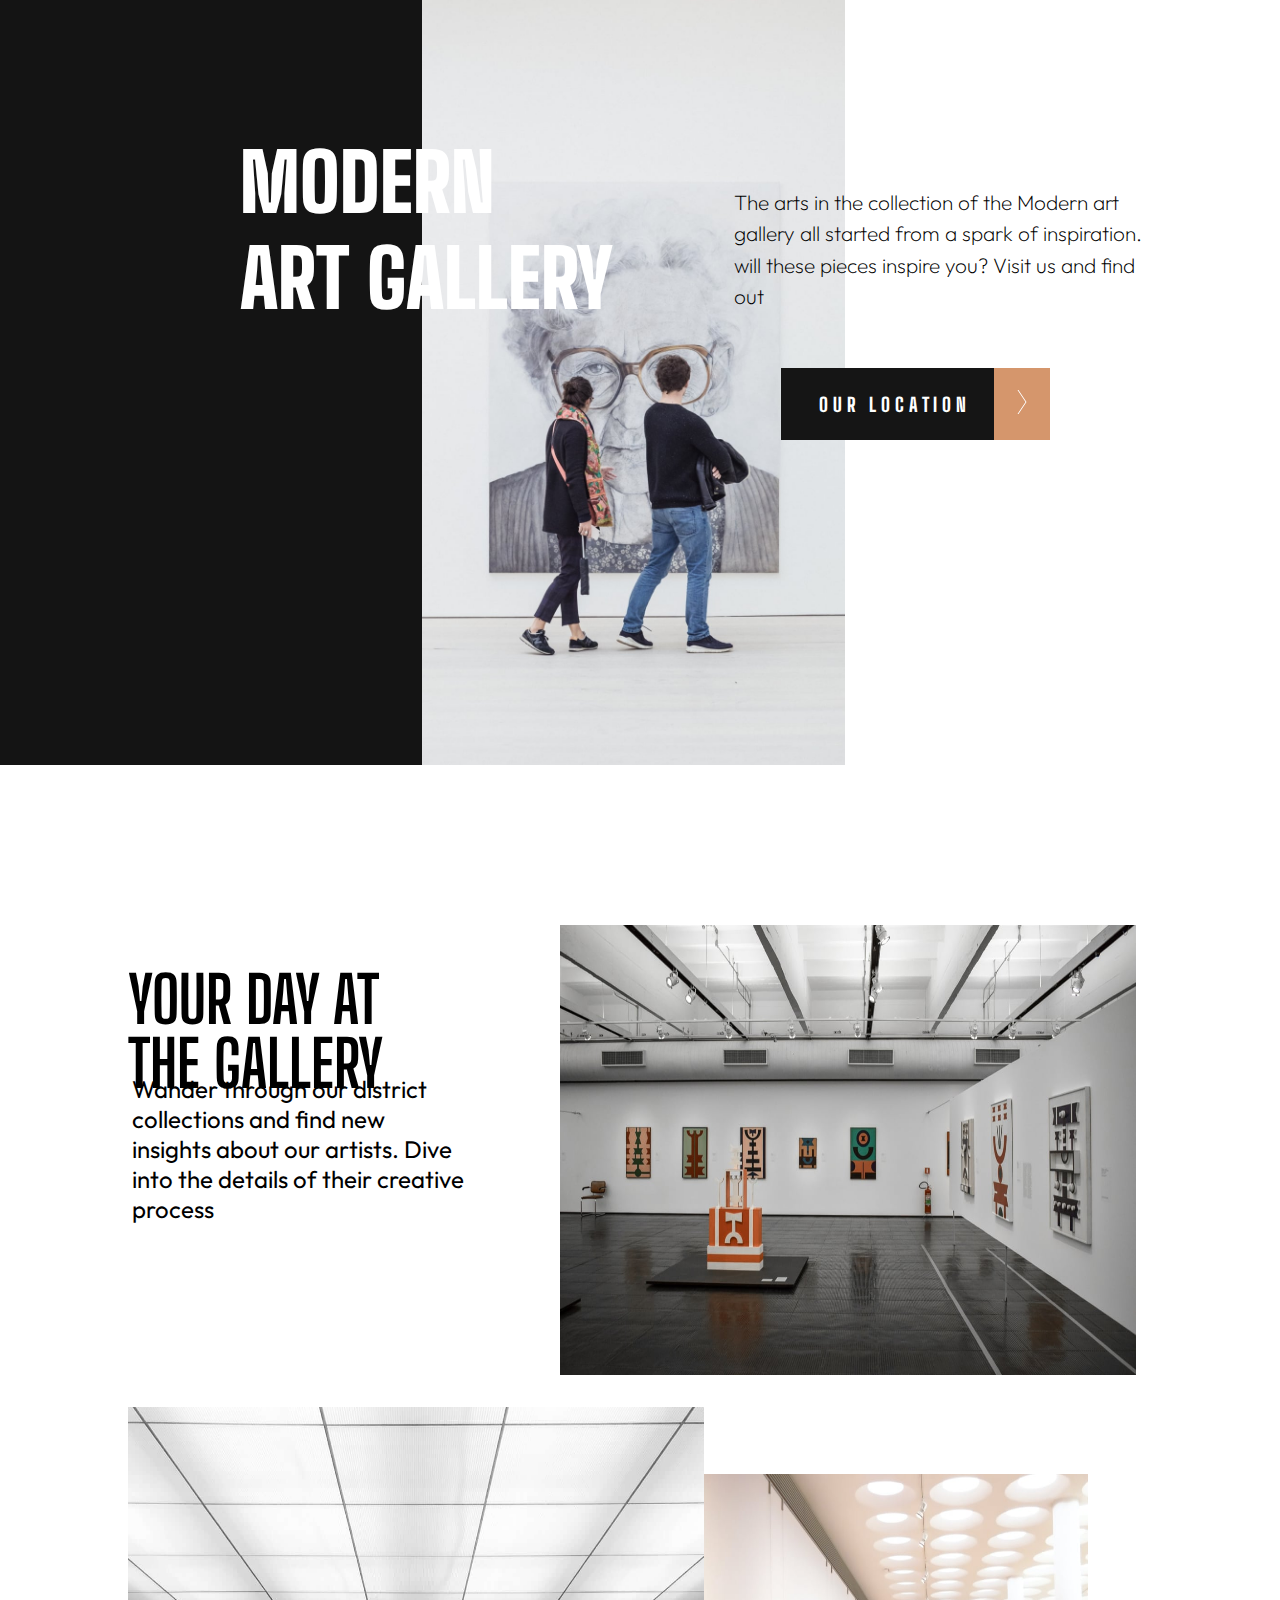
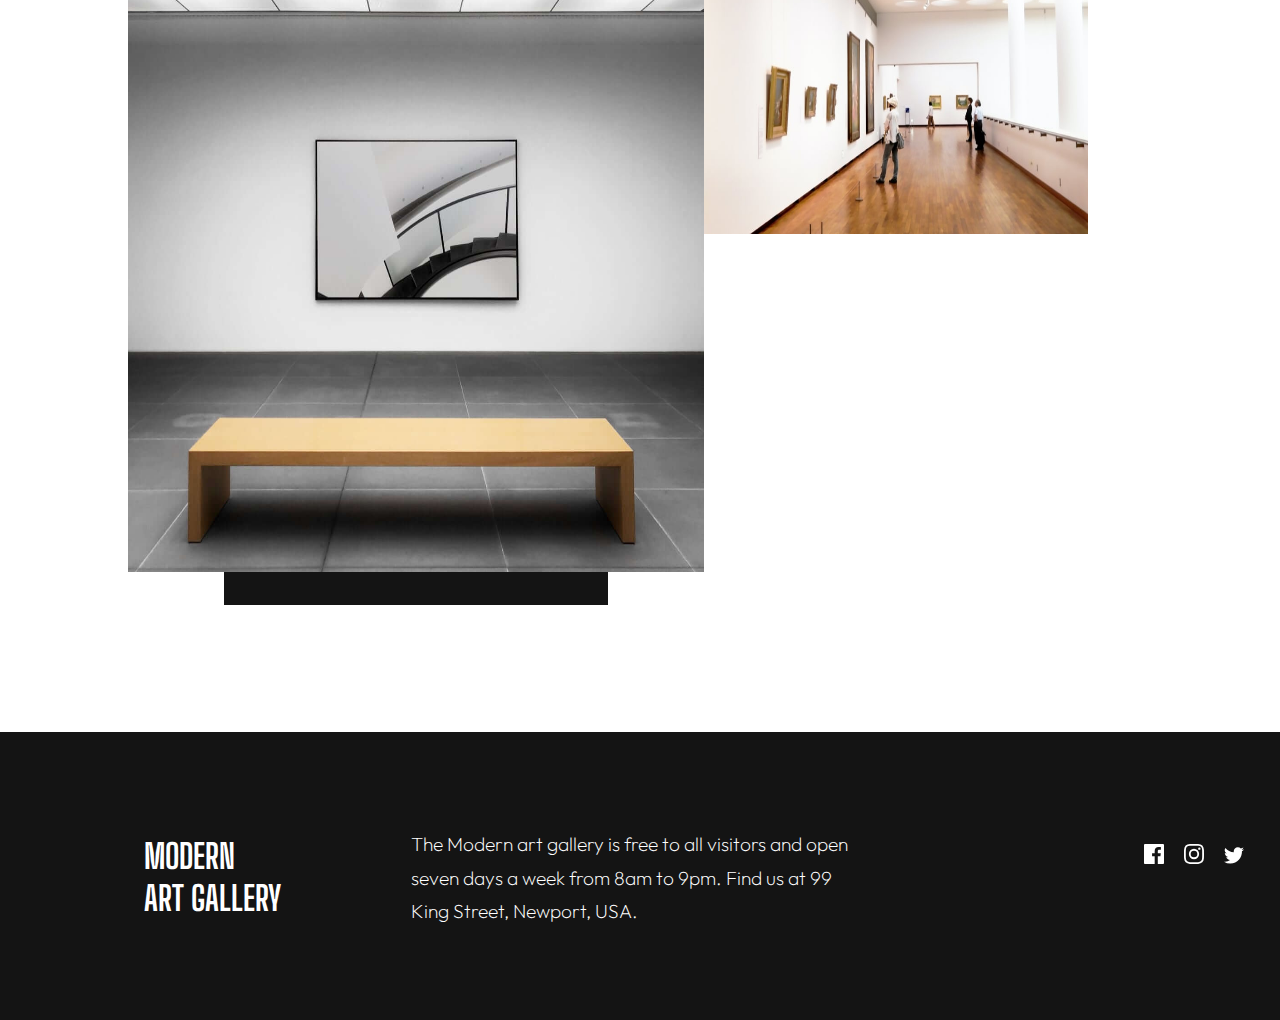
==== commit 7406e32d: "added buttons" ====
--- a/index.html
+++ b/index.html
@@ -4,17 +4,13 @@
     <meta charset="UTF-8" />
     <meta http-equiv="X-UA-Compatible" content="IE=edge" />
     <meta name="viewport" content="width=device-width, initial-scale=1.0" />
-    <link
-      rel="stylesheet"
-      href="https://cdnjs.cloudflare.com/ajax/libs/font-awesome/6.1.1/css/all.min.css"
-    />
     <title>The Modern Art Gallery</title>
-    <link rel="preconnect" href="https://fonts.googleapis.com" />
-    <link rel="preconnect" href="https://fonts.gstatic.com" crossorigin />
-    <link
-      href="https://fonts.googleapis.com/css2?family=Big+Shoulders+Display&family=Outfit:wght@300&display=swap"
-      rel="stylesheet"
-    />
+   <link rel="preconnect" href="https://fonts.googleapis.com"> 
+<link rel="preconnect" href="https://fonts.gstatic.com" crossorigin> 
+<link href="https://fonts.googleapis.com/css2?family=Big+Shoulders+Display:wght@100;200;300;400;500;600;700;800;900&display=swap" rel="stylesheet">
+<link rel="preconnect" href="https://fonts.googleapis.com"> 
+<link rel="preconnect" href="https://fonts.gstatic.com" crossorigin> 
+<link href="https://fonts.googleapis.com/css2?family=Outfit:wght@100;200;300;400;500;600;700;800;900&display=swap" rel="stylesheet">
     <link rel="stylesheet" href="./styles.css" />
   </head>
   <body>
@@ -33,7 +29,13 @@
             and find out
           </p>
         </div>
-        <a href="./location.html"><button class="button">Location</button></a>
+        <div class="button">
+      <a href="location.html">OUR LOCATION</a>
+    </div>
+        <!-- <div class="button">
+        <a href="./location.html">
+          <button class="button-index">Location</button></a>
+        </div> -->
       </div>
     </section>
     <!-- Day at the gallery -->
@@ -92,10 +94,10 @@
         seven days a week from 8am to 9pm. Find us at 99 <br />
         King Street, Newport, USA.
       </p>
-      <div>
-        <i class="fa-brands fa-facebook-square"></i>
-        <i class="fa-brands fa-instagram"></i>
-        <i class="fa-brands fa-twitter"></i>
+      <div class="icon">
+        <a href="#"><img src="./images/fontawesome/icon-facebook.svg" alt="facebook"></a>
+        <a href="#"><img src="./images/fontawesome/icon-instagram.svg" alt="instagram"></a>
+        <a href="#"><img src="./images/fontawesome/icon-twitter.svg" alt="twitter"></a>
       </div>
     </footer>
   </body>
--- a/styles.css
+++ b/styles.css
@@ -1,33 +1,102 @@
-/* general css */
 body{
     margin: 0;
-    padding: auto;
-}
-button{
-background-color: hsl(0, 0%, 8%);
-color: hsl(0, 0%, 100%);
-font-family: 'Big Shoulders Display', cursive;
-font-size: xx-large;
-position: relative; left: 10em;
-padding: 0.7em;
-
-}
-button:hover{
-    background-color: rgb(213, 150, 108);
-}
-
-.arrow{
-    border:solid black;
-}
-
-.arrow:hover{
+    
+}
+.button {
+    display: flex;
+    height: 72px;
+    margin-top: 23em;
+    margin-right: 3em;
+    width: 260px;
+    align-items: center;
+    font-family: 'Big Shoulders Display', cursive;
+    position: relative; right: 4em;
+    background-color: rgb(21, 21, 21);
+    text-align: center;
+    cursor: pointer;
+}
+
+.button a{
+    text-decoration: none;
+    color: rgb(255, 255, 255);
+    font-size: 1.2em;
+    font-weight: 800;
+    letter-spacing: 0.25em;
+    margin-left: 2em;
+    cursor: pointer;
+}
+
+.button:after{
+    content: url(./images/fontawesome/icon-arrow-right.svg);
+    position: relative;
+    left: 9%;
+    line-height: 5rem;
+    width: 56px;
+    height: 72px;
+    background-color: rgb(213, 150, 108);
+}
+
+.button:hover {
+    background-color: rgb(213, 150, 108);
+}
+
+.button:hover::after {
+    background-color: rgb(21, 21, 21);
+}
+
+.button-location {
+    position: absolute;
+    display: flex;
+    align-items: center;
+    justify-content: center;
+    text-decoration: none;
+    top: 0;
+    width: 15em;
+    height: 4.5em;
+    background-color: rgb(21, 21, 21);
+    cursor: pointer;
+    position: relative;left: 10em;
+    
+}
+
+.button-location a {
+    text-decoration: none;
+    color: rgb(255, 255, 255);
+    font-size: 1.2em;
+    font-weight: 400;
+    letter-spacing: 0.1em;
+    margin-left: 0.5em;
+    font-family: 'Outfit', sans-serif;
+   
+}
+
+.button-location:after {
+    position: absolute;
+    text-align: center;
+    line-height: 5em;
+    right: 15em;
+    content: url(./images/fontawesome/icon-arrow-left.svg);
+    width: 4em;
+    height: 4.5em;
+    background-color: rgb(213, 150, 108);
+    
+}
+
+.button-location:hover {
+    background-color: rgb(213, 150, 108);
+}
+
+.button-location:hover::after {
+    background-color: rgb(21, 21, 21);
+}
+
+/* the intro */
+.index-container {
+    display: flex;
+}
+
+.black-div {
     background-color: hsl(0, 0%, 8%);
-}
-/* the intro */
-.index-container{
-   display: flex;
-}
-.black-div{ background-color: hsl(0, 0%, 8%);
     height: 85vh;
     width: 33vw;
     color: hsl(0, 0%, 100%);
@@ -35,40 +104,56 @@
     flex-direction: column;
     font-family: 'Big Shoulders Display', cursive;
     font-size: xx-large;
-    position: relative; 
-
-}
-.background-image{ background-image: url(./images/desktop/image-hero@2x.jpg);
+    position: relative;
+
+}
+.black-div h1{
+    font-size: 2.5em;
+    font-weight: 900;
+    position: relative; left:3em; top: 1em;
+}
+.background-image {
+    background-image: url(./images/desktop/image-hero@2x.jpg);
     height: 85vh;
     width: 33vw;
     background-position: center;
     background-size: cover;
-    font-family: 'Outfit', sans-serif;
+    
     line-height: 1.5em;
     font-size: 1.3em;
-
+    
+
+}
+.background-image p{
+    font-family: 'Outfit', sans-serif;
+    font-weight: 200;
+    position: relative; left: 15em; top: 8em;
 }
 /* grid pictures  */
-.gallery-body{
-/* border: 2px solid red; */
-}
-article{
-    display: flex;
-}
-.gallery-article{
+.gallery-body {
+    /* border: 2px solid red; */
+}
+
+article {
+    display: flex;
+}
+
+.gallery-article {
     /* border: 2px solid blue; */
     width: 40vw;
 }
-.gallery-article h1{
+
+.gallery-article h1 {
     font-size: 4em;
     font-family: 'Big Shoulders Display', cursive;
     padding-left: 2em;
     line-height: 1em;
     padding-top: 2.5em;
-    
-}
-.gallery-article p{
-    font-family: 'Outfit',sans-serif;
+
+}
+
+.gallery-article p {
+    font-family: 'Outfit', sans-serif;
     /* border: 2px solid red; */
     margin-right: 2em;
     margin-left: 2em;
@@ -77,10 +162,10 @@
     margin-top: -2.7em;
 }
 
-.grid-img1{
+.grid-img1 {
     width: 45vw;
     height: 50vh;
-    position: relative; 
+    position: relative;
     padding-top: 10em;
     padding-bottom: 2em;
     padding-left: 3em;
@@ -88,55 +173,59 @@
 }
 
 
-.multi-grid{
-    
-    position: relative;
+.multi-grid {
     margin-bottom: 10em;
-    
-   
-}
+
+
+}
+
 .grid-img2 {
     width: 45vw;
     height: 85vh;
     margin-left: 4em;
 
 }
-.grid-img3{
-   width: 30vw;
-   height: 40vh;
-   float: right;
-   margin-top: -21.8em;
-   margin-right: 6em;
-   
-}
-.gridbox{
+
+.grid-img3 {
+    width: 30vw;
+    height: 40vh;
+    float: right;
+    margin-top: -21.8em;
+    margin-right: 6em;
+
+}
+
+.gridbox {
     background-color: hsl(0, 0%, 8%);
     color: hsl(0, 0%, 100%);
     width: 30vw;
     height: 41vh;
     float: right;
     margin-top: -21em;
-    margin-right: 12em ;
+    margin-right: 12em;
     padding: 5em;
     box-sizing: border-box;
 
 }
-.gridbox h1{
+
+.gridbox h1 {
     font-family: 'Big Shoulders Display', cursive;
     font-size: 1em;
 }
-.gridbox p{
-    font-family:'Outfit', sans-serif;
+
+.gridbox p {
+    font-family: 'Outfit', sans-serif;
     font-size: 1.5em;
 }
+
 /* footer elements */
-#index{
+#index {
     background-color: hsl(0, 0%, 8%);
     color: hsl(0, 0%, 100%);
 }
 
 /* location  */
-.location-map{
+.location-map {
     height: 72vh;
     width: 100vw;
     display: flex;
@@ -144,13 +233,15 @@
     background-image: url(./images/desktop/image-map@2x.png);
     background-size: contain;
 }
-.location-section{
+
+.location-section {
     height: 62vh;
     width: 100vw;
-    background-color: hsl(0, 0%, 8%); 
-    display: flex;
-}
-.location-body{
+    background-color: hsl(0, 0%, 8%);
+    display: flex;
+}
+
+.location-body {
     color: hsl(0, 0%, 100%);
     width: 30%;
     text-transform: uppercase;
@@ -162,15 +253,16 @@
     margin-right: 3em;
 }
 
-#street{
+#street {
     color: rgb(213, 150, 108);
     font-family: 'Big Shoulders Display', cursive;
     font-size: 2.8em;
     margin-top: 1.6em;
     margin-left: 2em;
-    
-}
-.paddress{
+
+}
+
+.paddress {
     color: hsl(0, 0%, 100%);
     font-family: 'Outfit', sans-serif;
     font-size: 1.4em;
@@ -178,46 +270,61 @@
     margin-right: 10em;
     margin-top: -0.7em;
     margin-left: 4.25em;
-
-}
-
-footer{
-    background-color: rgb(213, 150, 108);
-    display: flex;
-    width: 100vw;
-    max-height: 100vh;
-    
-
-}
-
-.fheading{ text-transform: uppercase;
+    font-weight: 300;
+
+}
+
+footer {
+    background-color: rgb(213, 150, 108);
+    display: flex;
+
+
+}
+
+.fheading {
+    text-transform: uppercase;
     font-size: 1.8em;
     line-height: 0.3em;
+    padding-left: 5em;
+    padding-top: 3em;
+    font-family: 'Big Shoulders Display', cursive;
     font-weight: bolder;
-    padding-left: 5em;
-    padding-top: 80px;
-    font-family: 'Big Shoulders Display', cursive;
-      
-    
-}
-.fparagrah{ align-items: center;
+
+
+}
+
+.fparagrah {
+    align-items: center;
     padding-left: 6.75em;
-    padding-top: 3.75em;
+    padding-top: 4em;
     padding-bottom: 3.75em;
     font-size: 1.2em;
     line-height: 1.75em;
     font-family: 'Outfit', sans-serif;
     margin-right: 7.5em;
-    
-}
-i{
-    padding-left: 0.5em;
-    padding-top: 2.7em;
-    font-size: x-large;
-    justify-content: center;
-     position: relative; left: 9em; top: 1.375em;
+    font-weight: 200;
+
+}
+
+
+.icon{
+   margin-top: 7em;
+   margin-left: 9em;
+        
    
-}
+        
+}
+.icon a{
+    padding: 0.5em;
+   
+}
+
+/* responsive for mobile devices */
+
+
+
+
+
 
 /* font-family: 'Big Shoulders Display',cursive;
 font-family: 'Outfit',sans-serif; */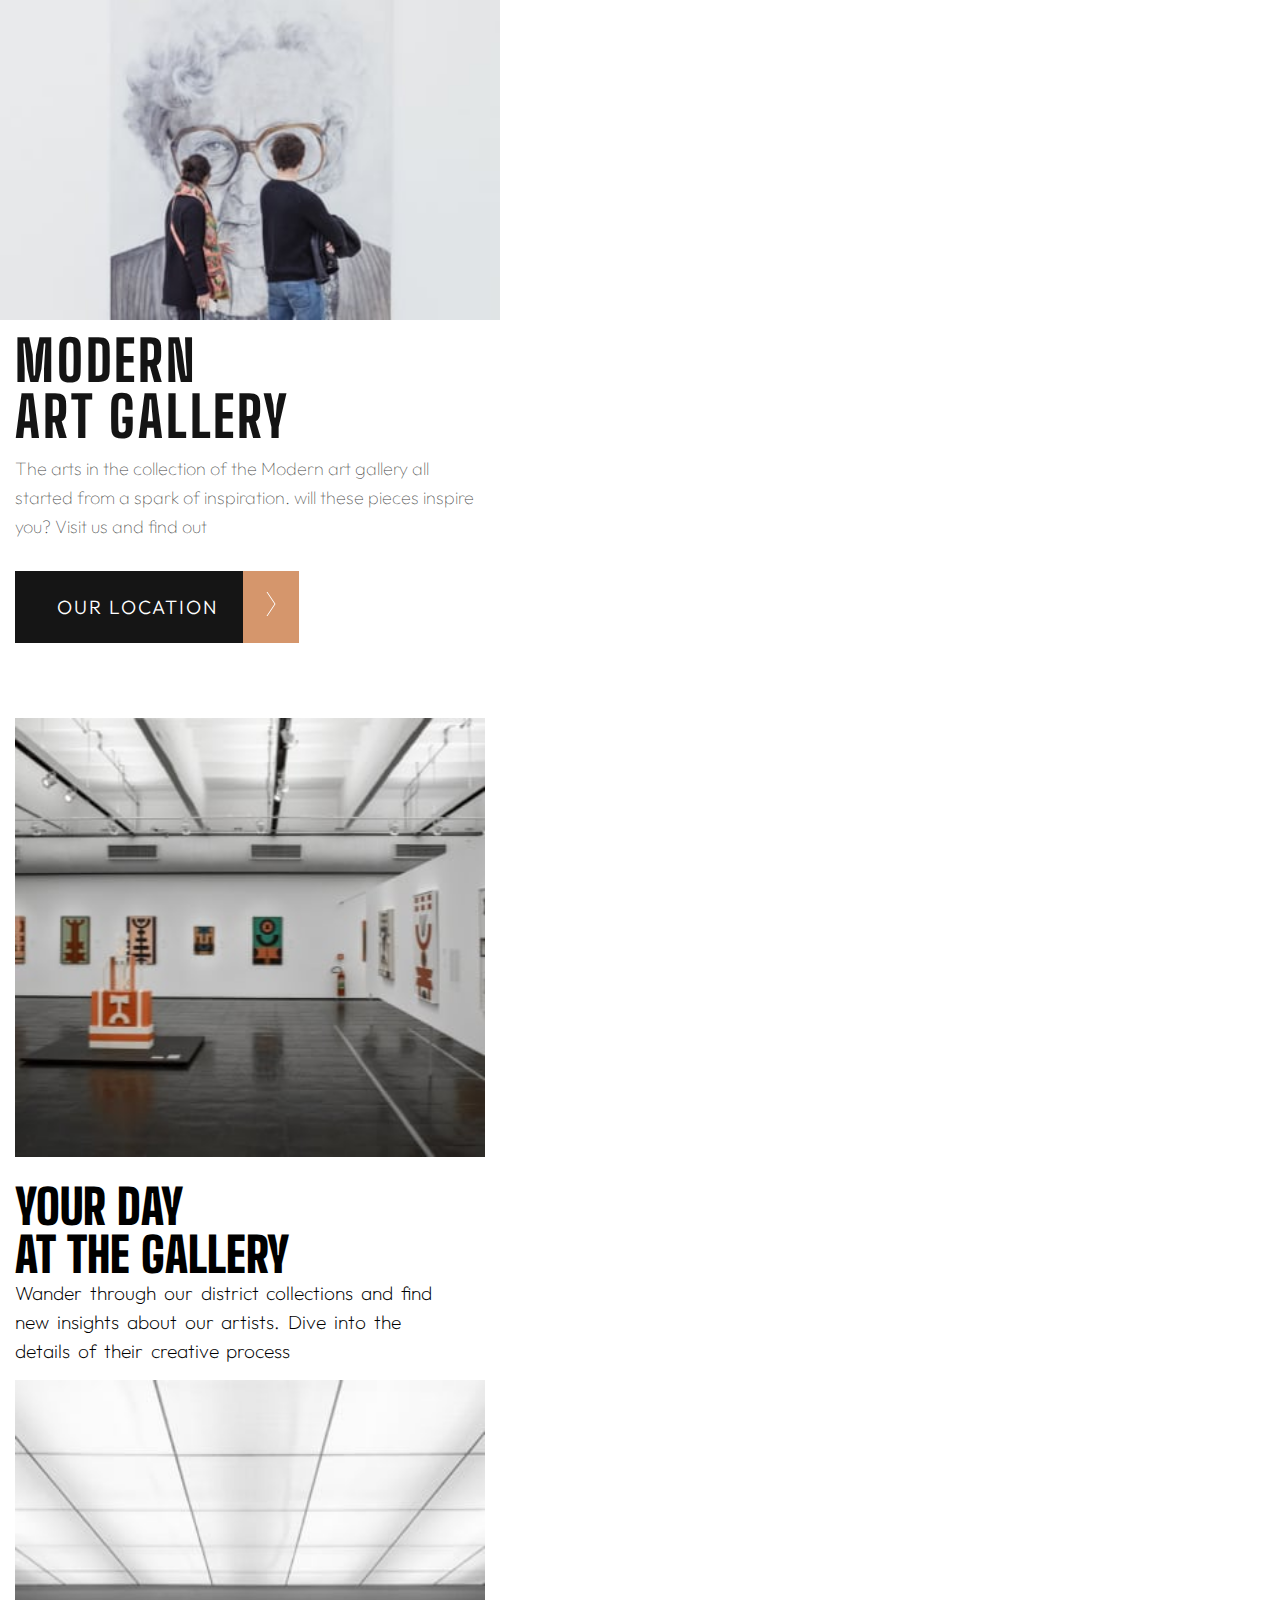
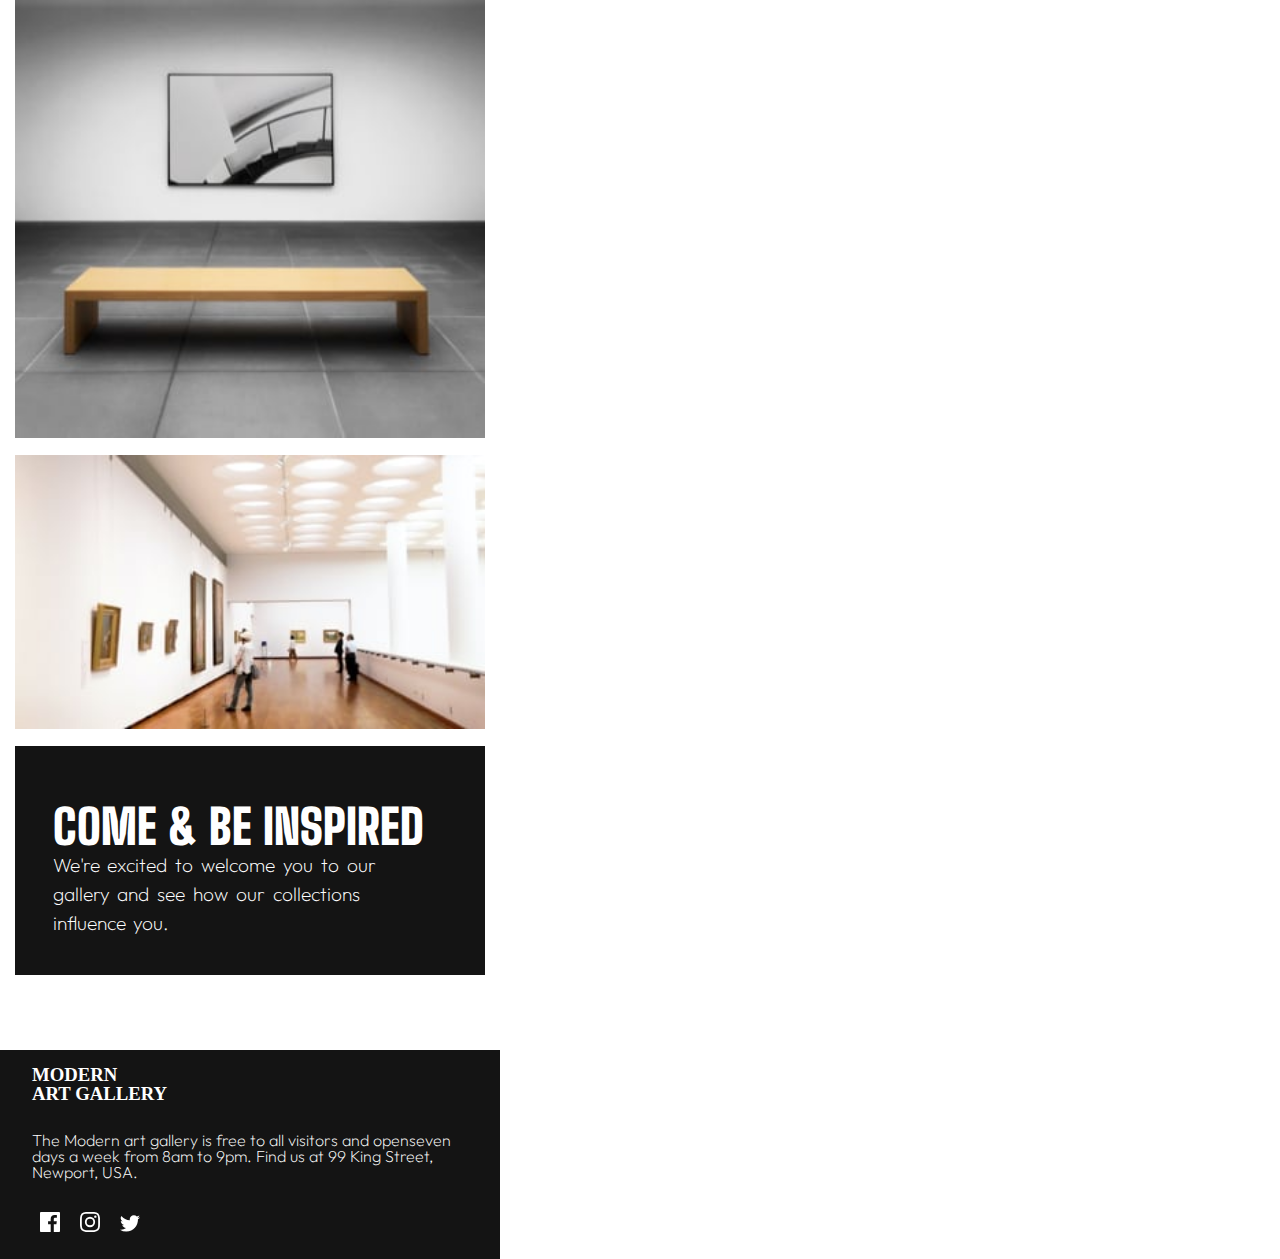
==== commit b53598d9: "had to change to start mobile first" ====
--- a/index.html
+++ b/index.html
@@ -5,99 +5,153 @@
     <meta http-equiv="X-UA-Compatible" content="IE=edge" />
     <meta name="viewport" content="width=device-width, initial-scale=1.0" />
     <title>The Modern Art Gallery</title>
-   <link rel="preconnect" href="https://fonts.googleapis.com"> 
-<link rel="preconnect" href="https://fonts.gstatic.com" crossorigin> 
-<link href="https://fonts.googleapis.com/css2?family=Big+Shoulders+Display:wght@100;200;300;400;500;600;700;800;900&display=swap" rel="stylesheet">
-<link rel="preconnect" href="https://fonts.googleapis.com"> 
-<link rel="preconnect" href="https://fonts.gstatic.com" crossorigin> 
-<link href="https://fonts.googleapis.com/css2?family=Outfit:wght@100;200;300;400;500;600;700;800;900&display=swap" rel="stylesheet">
+    <link rel="preconnect" href="https://fonts.googleapis.com" />
+    <link rel="preconnect" href="https://fonts.gstatic.com" crossorigin />
+    <link
+      href="https://fonts.googleapis.com/css2?family=Big+Shoulders+Display:wght@100;200;300;400;500;600;700;800;900&display=swap"
+      rel="stylesheet"
+    />
+    <link rel="preconnect" href="https://fonts.googleapis.com" />
+    <link rel="preconnect" href="https://fonts.gstatic.com" crossorigin />
+    <link
+      href="https://fonts.googleapis.com/css2?family=Outfit:wght@100;200;300;400;500;600;700;800;900&display=swap"
+      rel="stylesheet"
+    />
     <link rel="stylesheet" href="./styles.css" />
   </head>
   <body>
-    <section>
-      <div class="index-container">
-        <div class="black-div">
-          <h1>
-            MODERN <br />
-            ART GALLERY
-          </h1>
-        </div>
-        <div class="background-image">
-          <p>
-            The arts in the collection of the Modern art gallery all started
-            from a spark of inspiration. will these pieces inspire you? Visit us
-            and find out
-          </p>
-        </div>
-        <div class="button">
-      <a href="location.html">OUR LOCATION</a>
-    </div>
-        <!-- <div class="button">
-        <a href="./location.html">
-          <button class="button-index">Location</button></a>
-        </div> -->
+    <header>
+      <div class="black-div"></div>
+      <div class="desktop-hero-img">
+        <img src="./images/desktop/image-hero.jpg" alt="hero-image" />
       </div>
-    </section>
+      <div class="tablet-hero-img">
+        <img src="./images/tablet/image-hero.jpg" alt="hero-image" />
+      </div>
+      <div class="mobile-hero-img">
+        <img src="./images/mobile/image-hero.jpg" alt="hero-image" />
+      </div>
+      <div class="hero-text">
+        <h1>MODERN<br/>ART GALLERY</h1>
+        <p>
+          The arts in the collection of the Modern art gallery all started from
+          a spark of inspiration. will these pieces inspire you? Visit us and
+          find out
+          <div class="home-button">
+            <a href="location.html">OUR LOCATION</a>
+          </div>
+        </p>
+      </div>
+      <div class="white-background"></div>
+    </header>
     <!-- Day at the gallery -->
     <section>
       <div class="gallery-body">
-        <article>
+        <div class="grid">
+          <div class="grid-img1">
+            <!-- desktop version -->
+            <img
+              src="./images/desktop/image-grid-1.jpg"
+              alt="image-grid-1"
+              class="desktop"
+            />
+            <!-- tablet version -->
+            <img
+              src="./images/tablet/image-grid-1.jpg"
+              alt="image-grid-1"
+              class="tablet"
+            />
+            <!-- mobile -->
+            <img
+              src="./images/mobile/image-grid-1.jpg"
+              alt="image-grid-1"
+              class="mobile"
+            />
+          </div>
           <div class="gallery-article">
-            <h1>
-              YOUR DAY AT <br />
-              THE GALLERY
-            </h1>
+            <h2>
+              YOUR DAY <br />
+              AT THE GALLERY
+            </h2>
             <p>
               Wander through our district collections and find new insights
               about our artists. Dive into the details of their creative process
             </p>
           </div>
-          <img
-            src="./images/desktop/image-grid-1@2x.jpg"
-            alt="image-grid-1"
-            class="grid-img1"
-          />
-      </div>
-        </article>
-      <div class="multi-grid">
           <div class="grid-img2">
+            <!-- desktop version -->
             <img
-              src="./images/desktop/image-grid-2@2x.jpg"
-              alt="image-grid-2"
-              class="grid-img2"
+              src="./images/desktop/image-grid-2.jpg"
+              alt="image-grid-1"
+              class="desktop"
+            />
+            <!-- tablet version -->
+            <img
+              src="./images/tablet/image-grid-2.jpg"
+              alt="image-grid-1"
+              class="tablet"
+            />
+            <!-- mobile -->
+            <img
+              src="./images/mobile/image-grid-2.jpg"
+              alt="image-grid-1"
+              class="mobile"
             />
           </div>
           <div class="grid-img3">
-              <img
-                src="./images/desktop/image-grid-3@2x.jpg"
-                alt="image-grid-3"
-                class="grid-img3"
-              />
+            <!-- desktop version -->
+            <img
+              src="./images/desktop/image-grid-3.jpg"
+              alt="image-grid-1"
+              class="desktop"
+            />
+            <!-- tablet version -->
+            <img
+              src="./images/tablet/image-grid-3.jpg"
+              alt="image-grid-1"
+              class="tablet"
+            />
+            <!-- mobile -->
+            <img
+              src="./images/mobile/image-grid-3.jpg"
+              alt="image-grid-1"
+              class="mobile"
+            />
           </div>
           <div class="gridbox">
-              <h2>COME & BE INSPIRED</h2>
-              <p>
-                We're excited to welcome you to our gallery and see how our
-                collections influence you.
-              </p>
+            <div class="gridbox-title">
+            <h2>COME & BE INSPIRED</h2>
+            <p>
+              We're excited to welcome you to our gallery and see how our
+              collections influence you.
+            </p>
+            </div>
           </div>
+        </div>
       </div>
     </section>
     <!-- footer -->
-    <footer id="index">
-      <div class="fheading">
-        <h3>Modern</h3>
-        <h3>Art gallery</h3>
-      </div>
-      <p class="fparagrah">
-        The Modern art gallery is free to all visitors and open <br />
-        seven days a week from 8am to 9pm. Find us at 99 <br />
-        King Street, Newport, USA.
-      </p>
-      <div class="icon">
-        <a href="#"><img src="./images/fontawesome/icon-facebook.svg" alt="facebook"></a>
-        <a href="#"><img src="./images/fontawesome/icon-instagram.svg" alt="instagram"></a>
-        <a href="#"><img src="./images/fontawesome/icon-twitter.svg" alt="twitter"></a>
+    <footer>
+      <div class="home-footer">
+        <h3>
+          MODERN<br />
+          ART GALLERY
+        </h3>
+        <p>
+          The Modern art gallery is free to all visitors and openseven days a
+          week from 8am to 9pm. Find us at 99 King Street, Newport, USA.
+        </p>
+        <div class="home-icons">
+          <a href="#"
+            ><img src="./images/fontawesome/icon-facebook.svg" alt="facebook"
+          /></a>
+          <a href="#"
+            ><img src="./images/fontawesome/icon-instagram.svg" alt="instagram"
+          /></a>
+          <a href="#"
+            ><img src="./images/fontawesome/icon-twitter.svg" alt="twitter"
+          /></a>
+        </div>
       </div>
     </footer>
   </body>
--- a/styles.css
+++ b/styles.css
@@ -1,32 +1,81 @@
-body{
+/* Mobile device first */
+.desktop {
+    display: none;
+}
+
+.tablet {
+    display: none;
+}
+
+* {
     margin: 0;
-    
-}
-.button {
+    padding: 0;
+}
+
+body {
+    justify-content: center;
+    flex-direction: column;
+    line-height: 1;
+    min-width: 375px;
+    max-width: 500px;
+    min-height: 100vh;
+}
+.desktop-hero-img, 
+.tablet-hero-img{
+    display: none;
+}
+/* index page */
+header img{
+    width: 100%;
+    
+}
+header {
+    color: hsl(0, 0%, 8%);
+}
+
+header h1 {
+    margin: 2% 3%;
+    font-size: 3.5em;
+    letter-spacing: 0.05em;
+    text-transform: uppercase;
+    font-weight: 800;
+    font-family: 'Big Shoulders Display',cursive;
+
+}
+header p {
+    margin: 0 3%;
+    font-size: 1.125em;
+    font-weight: lighter;
+    line-height: 1.6em;
+    color: rgb(68, 68, 68);
+    font-family: 'Outfit', sans-serif;
+}
+
+.home-button{
     display: flex;
     height: 72px;
-    margin-top: 23em;
-    margin-right: 3em;
-    width: 260px;
+    margin: 6% 3%;
+    width: 280px;
     align-items: center;
-    font-family: 'Big Shoulders Display', cursive;
-    position: relative; right: 4em;
     background-color: rgb(21, 21, 21);
     text-align: center;
     cursor: pointer;
-}
-
-.button a{
+    
+    
+}
+
+.home-button a{
     text-decoration: none;
     color: rgb(255, 255, 255);
     font-size: 1.2em;
-    font-weight: 800;
-    letter-spacing: 0.25em;
-    margin-left: 2em;
+    font-weight: 300;
+    letter-spacing: 0.1em;
+    margin-left: 15%;
     cursor: pointer;
-}
-
-.button:after{
+    font-family: 'Outfit', sans-serif;
+}
+
+.home-button:after {
     content: url(./images/fontawesome/icon-arrow-right.svg);
     position: relative;
     left: 9%;
@@ -36,295 +85,185 @@
     background-color: rgb(213, 150, 108);
 }
 
-.button:hover {
-    background-color: rgb(213, 150, 108);
-}
-
-.button:hover::after {
+.home-button:hover {
+    background-color: rgb(213, 150, 108);
+}
+
+.home-button:hover::after {
     background-color: rgb(21, 21, 21);
 }
 
-.button-location {
+.gallery-body {
+    margin: 15% 3%;
+}
+
+.grid-img1 img {
+    width: 100%;
+}
+.gallery-body h2{
+    font-family: 'Big Shoulders Display', cursive;
+    font-weight: 900;
+    font-size: 3em;
+    margin-top: 5%;
+
+}
+.gallery-body p{
+    font-family: 'Outfit', sans-serif;
+    font-size: 1.2em;
+    word-spacing: 0.2em;
+    font-weight: 200;
+    line-height: 1.5em;
+    padding-right: 5%;
+}
+.grid-img2 img {
+    margin-top: 3%;
+    width: 100%;
+}
+
+.grid-img3 img {
+    margin-top: 3%;
+    width: 100%;
+}
+.gridbox{
+    background-color: hsl(0, 0%, 8%);
+    margin-top: 3%;
+}
+.gridbox-title{
+    padding: 8%;
+}
+.gridbox-title h2{
+    color: hsl(0, 0%, 100%);
+    font-family: 'Big Shoulders Display', cursive;
+    
+}
+.gridbox-title p{
+    color: hsl(0, 0%, 100%);
+}
+
+
+/* footer */
+.home-footer {
+    background-color: hsl(0, 0%, 8%);
+    padding: 1em 2em;
+    color: hsl(0, 0%, 100%);
+}
+
+.home-footer h3 {
+    padding-bottom: 1.5em;
+    font-weight: 900;
+}
+
+.home-footer p {
+    padding-bottom: 1.5em;
+    font-family: 'Outfit', sans-serif;
+    font-weight: 200;
+    line-height: 1em;
+}
+
+.home-icons img {
+    padding: 0.5em;
+
+}
+
+/* location page */
+
+.location-button {
     position: absolute;
     display: flex;
     align-items: center;
     justify-content: center;
     text-decoration: none;
     top: 0;
-    width: 15em;
-    height: 4.5em;
+    width: 270px;
+    height: 70px;
     background-color: rgb(21, 21, 21);
     cursor: pointer;
-    position: relative;left: 10em;
-    
-}
-
-.button-location a {
+    z-index: 1;
+}
+
+.location-button a {
     text-decoration: none;
     color: rgb(255, 255, 255);
     font-size: 1.2em;
-    font-weight: 400;
-    letter-spacing: 0.1em;
-    margin-left: 0.5em;
-    font-family: 'Outfit', sans-serif;
-   
-}
-
-.button-location:after {
+    font-weight: 800;
+    letter-spacing: 0.25em;
+    margin-left: 20%;
+}
+
+.location-button:after {
     position: absolute;
     text-align: center;
-    line-height: 5em;
-    right: 15em;
+    line-height: 5rem;
+    right: 220px;
     content: url(./images/fontawesome/icon-arrow-left.svg);
-    width: 4em;
-    height: 4.5em;
-    background-color: rgb(213, 150, 108);
-    
-}
-
-.button-location:hover {
-    background-color: rgb(213, 150, 108);
-}
-
-.button-location:hover::after {
-    background-color: rgb(21, 21, 21);
-}
-
-/* the intro */
-.index-container {
-    display: flex;
-}
-
-.black-div {
-    background-color: hsl(0, 0%, 8%);
-    height: 85vh;
-    width: 33vw;
-    color: hsl(0, 0%, 100%);
-    text-transform: uppercase;
-    flex-direction: column;
-    font-family: 'Big Shoulders Display', cursive;
-    font-size: xx-large;
-    position: relative;
-
-}
-.black-div h1{
-    font-size: 2.5em;
-    font-weight: 900;
-    position: relative; left:3em; top: 1em;
-}
-.background-image {
-    background-image: url(./images/desktop/image-hero@2x.jpg);
-    height: 85vh;
-    width: 33vw;
-    background-position: center;
-    background-size: cover;
-    
-    line-height: 1.5em;
-    font-size: 1.3em;
-    
-
-}
-.background-image p{
-    font-family: 'Outfit', sans-serif;
-    font-weight: 200;
-    position: relative; left: 15em; top: 8em;
-}
-/* grid pictures  */
-.gallery-body {
-    /* border: 2px solid red; */
-}
-
-article {
-    display: flex;
-}
-
-.gallery-article {
-    /* border: 2px solid blue; */
-    width: 40vw;
-}
-
-.gallery-article h1 {
-    font-size: 4em;
-    font-family: 'Big Shoulders Display', cursive;
-    padding-left: 2em;
-    line-height: 1em;
-    padding-top: 2.5em;
-
-}
-
-.gallery-article p {
-    font-family: 'Outfit', sans-serif;
-    /* border: 2px solid red; */
-    margin-right: 2em;
-    margin-left: 2em;
-    font-size: 1.5em;
-    padding-left: 3.5em;
-    margin-top: -2.7em;
-}
-
-.grid-img1 {
-    width: 45vw;
-    height: 50vh;
-    position: relative;
-    padding-top: 10em;
-    padding-bottom: 2em;
-    padding-left: 3em;
-
-}
-
-
-.multi-grid {
-    margin-bottom: 10em;
-
-
-}
-
-.grid-img2 {
-    width: 45vw;
-    height: 85vh;
-    margin-left: 4em;
-
-}
-
-.grid-img3 {
-    width: 30vw;
-    height: 40vh;
-    float: right;
-    margin-top: -21.8em;
-    margin-right: 6em;
-
-}
-
-.gridbox {
-    background-color: hsl(0, 0%, 8%);
-    color: hsl(0, 0%, 100%);
-    width: 30vw;
-    height: 41vh;
-    float: right;
-    margin-top: -21em;
-    margin-right: 12em;
-    padding: 5em;
-    box-sizing: border-box;
-
-}
-
-.gridbox h1 {
-    font-family: 'Big Shoulders Display', cursive;
-    font-size: 1em;
-}
-
-.gridbox p {
-    font-family: 'Outfit', sans-serif;
-    font-size: 1.5em;
-}
-
-/* footer elements */
-#index {
-    background-color: hsl(0, 0%, 8%);
-    color: hsl(0, 0%, 100%);
-}
-
-/* location  */
-.location-map {
-    height: 72vh;
-    width: 100vw;
-    display: flex;
-    border: solid black;
-    background-image: url(./images/desktop/image-map@2x.png);
-    background-size: contain;
-}
-
-.location-section {
-    height: 62vh;
-    width: 100vw;
-    background-color: hsl(0, 0%, 8%);
-    display: flex;
-}
-
-.location-body {
-    color: hsl(0, 0%, 100%);
-    width: 30%;
-    text-transform: uppercase;
-    font-family: 'Big Shoulders Display', cursive;
-    font-size: 3.8em;
-    font-weight: bolder;
-    padding-left: 2.4em;
-    line-height: 1.4em;
-    margin-right: 3em;
-}
-
-#street {
+    width: 56px;
+    height: 72px;
+    background-color: rgb(213, 150, 108);
+}
+
+.location-button:hover {
+    background-color: rgb(213, 150, 108);
+}
+
+.location-button:hover::after {
+    background-color: rgb(21, 21, 21)
+}
+.location-map{
+    background-color: hsl(0, 0%, 8%);
+    padding-bottom: 1em;
+}
+.location-map img{
+    width: 100%;
+    justify-content: center;
+    
+}
+.location-section{
+    background-color: hsl(0, 0%, 8%);
+    padding: 1em 2em;
+  
+   
+}
+.location-title{
+    color: hsl(0, 0%, 100%);
+    font-family: 'Big Shoulders Display', cursive;
+    font-weight: 900;
+    font-size: 36px;
+   
+
+}
+.location-address h2{
     color: rgb(213, 150, 108);
     font-family: 'Big Shoulders Display', cursive;
-    font-size: 2.8em;
-    margin-top: 1.6em;
-    margin-left: 2em;
-
-}
-
-.paddress {
-    color: hsl(0, 0%, 100%);
-    font-family: 'Outfit', sans-serif;
-    font-size: 1.4em;
-    line-height: 1.5em;
-    margin-right: 10em;
-    margin-top: -0.7em;
-    margin-left: 4.25em;
-    font-weight: 300;
-
-}
-
-footer {
-    background-color: rgb(213, 150, 108);
-    display: flex;
-
-
-}
-
-.fheading {
-    text-transform: uppercase;
-    font-size: 1.8em;
-    line-height: 0.3em;
-    padding-left: 5em;
-    padding-top: 3em;
-    font-family: 'Big Shoulders Display', cursive;
-    font-weight: bolder;
-
-
-}
-
-.fparagrah {
-    align-items: center;
-    padding-left: 6.75em;
-    padding-top: 4em;
-    padding-bottom: 3.75em;
-    font-size: 1.2em;
-    line-height: 1.75em;
-    font-family: 'Outfit', sans-serif;
-    margin-right: 7.5em;
-    font-weight: 200;
-
-}
-
-
-.icon{
-   margin-top: 7em;
-   margin-left: 9em;
-        
-   
-        
-}
-.icon a{
+    font-size: 26px;
+    
+  
+}
+.location-address p{
+    color: hsl(0, 0%, 100%);
+    font-family: 'Outfit', sans-serif;
+    padding: 0.5em;
+    font-weight: 200;
+    
+}
+/* location footer */
+.location-footer{
+    background-color: rgb(213, 150, 108);
+    padding: 1em 2em;
+}
+.location-footer h3{
+    padding-bottom: 1.5em;
+    font-weight: 900;
+}
+.location-footer p{
+    padding-bottom: 1.5em;
+    font-family: 'Outfit', sans-serif; 
+    font-weight: 200;
+}
+.icons img{
     padding: 0.5em;
    
 }
 
-/* responsive for mobile devices */
-
-
-
-
-
 
 /* font-family: 'Big Shoulders Display',cursive;
 font-family: 'Outfit',sans-serif; */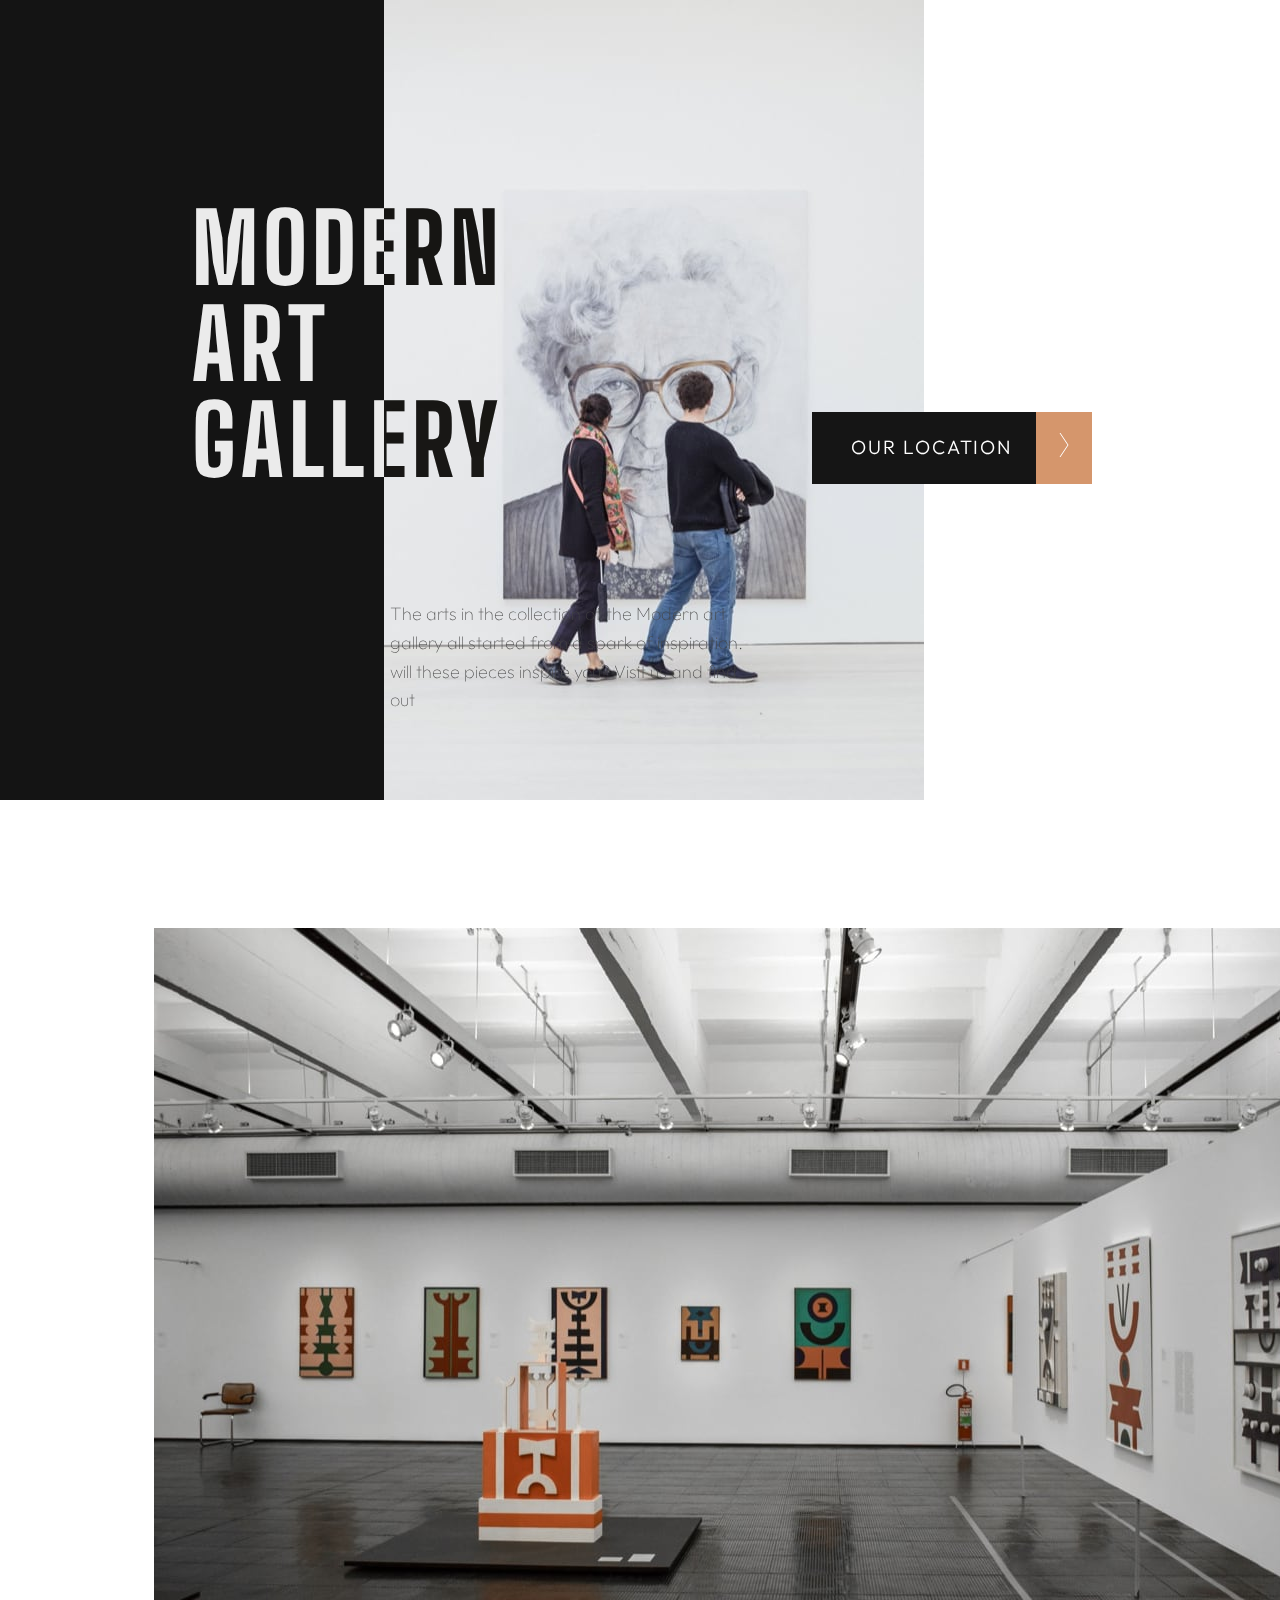
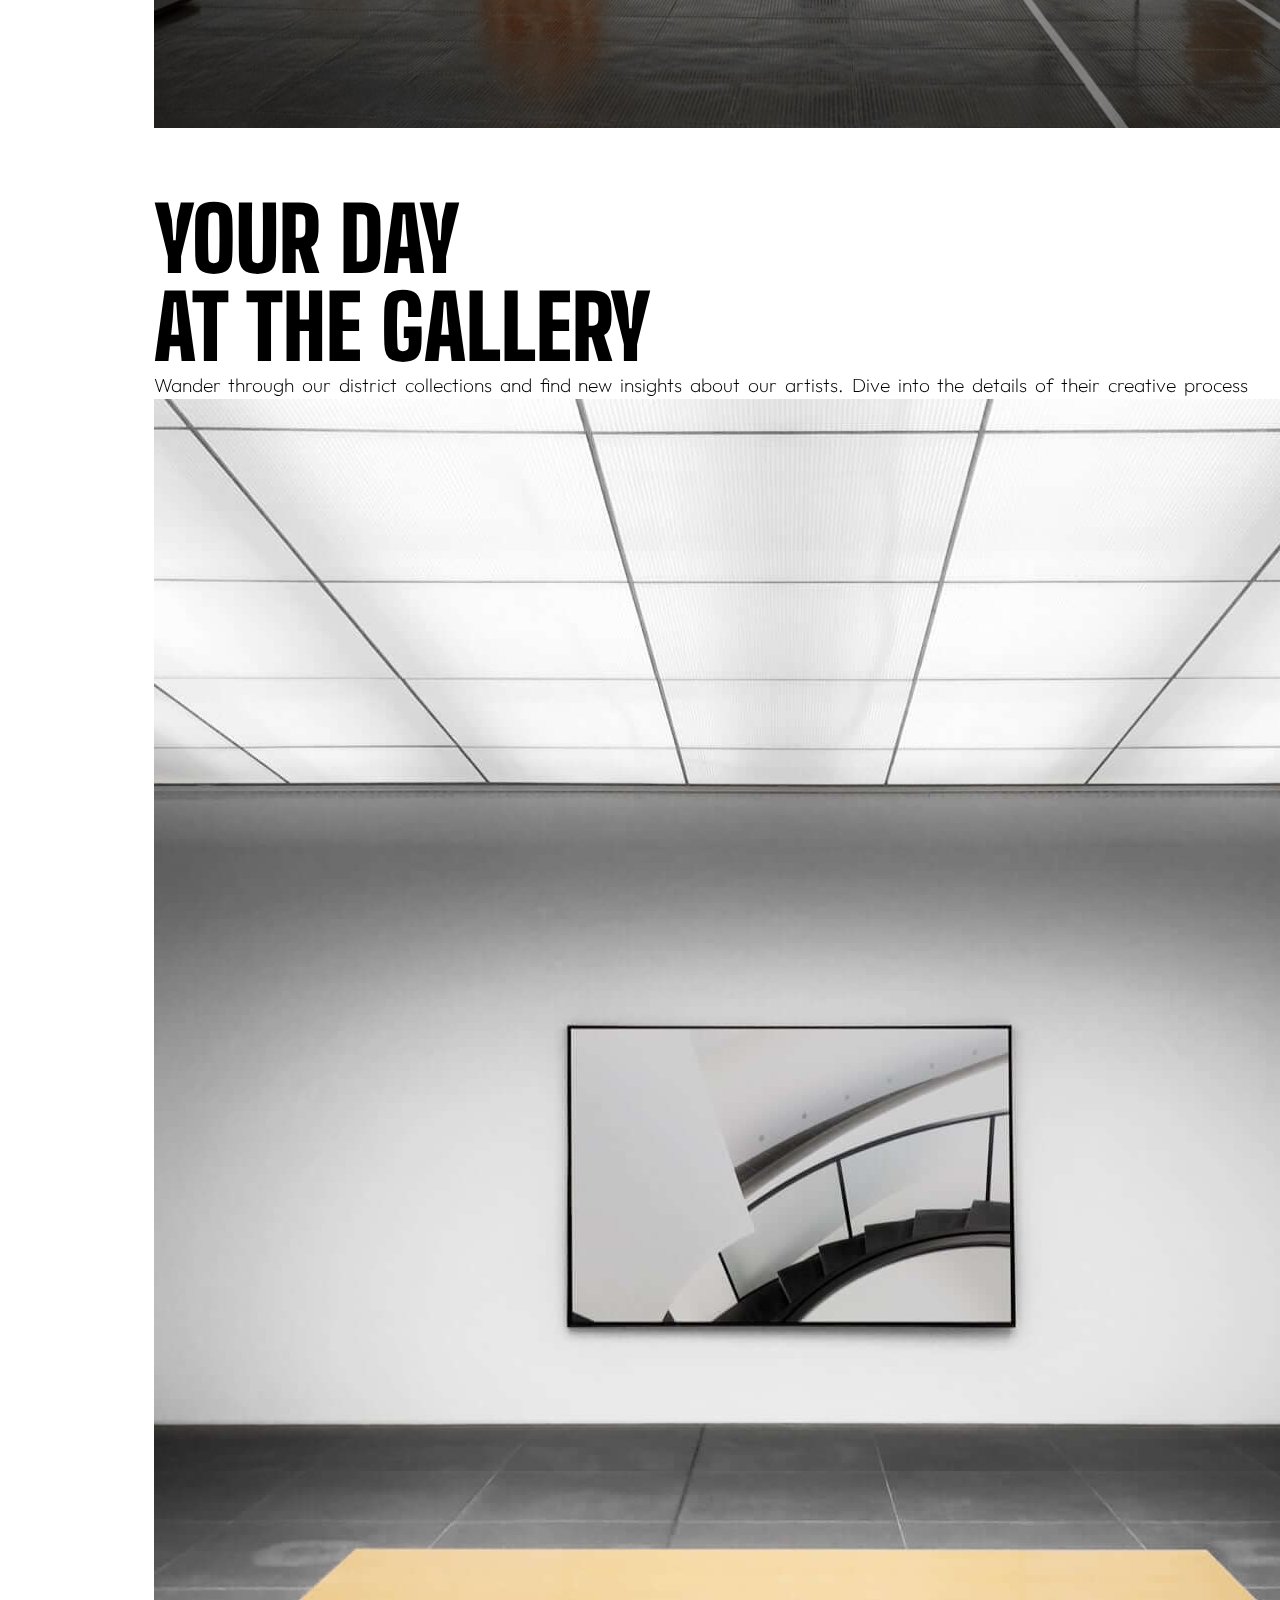
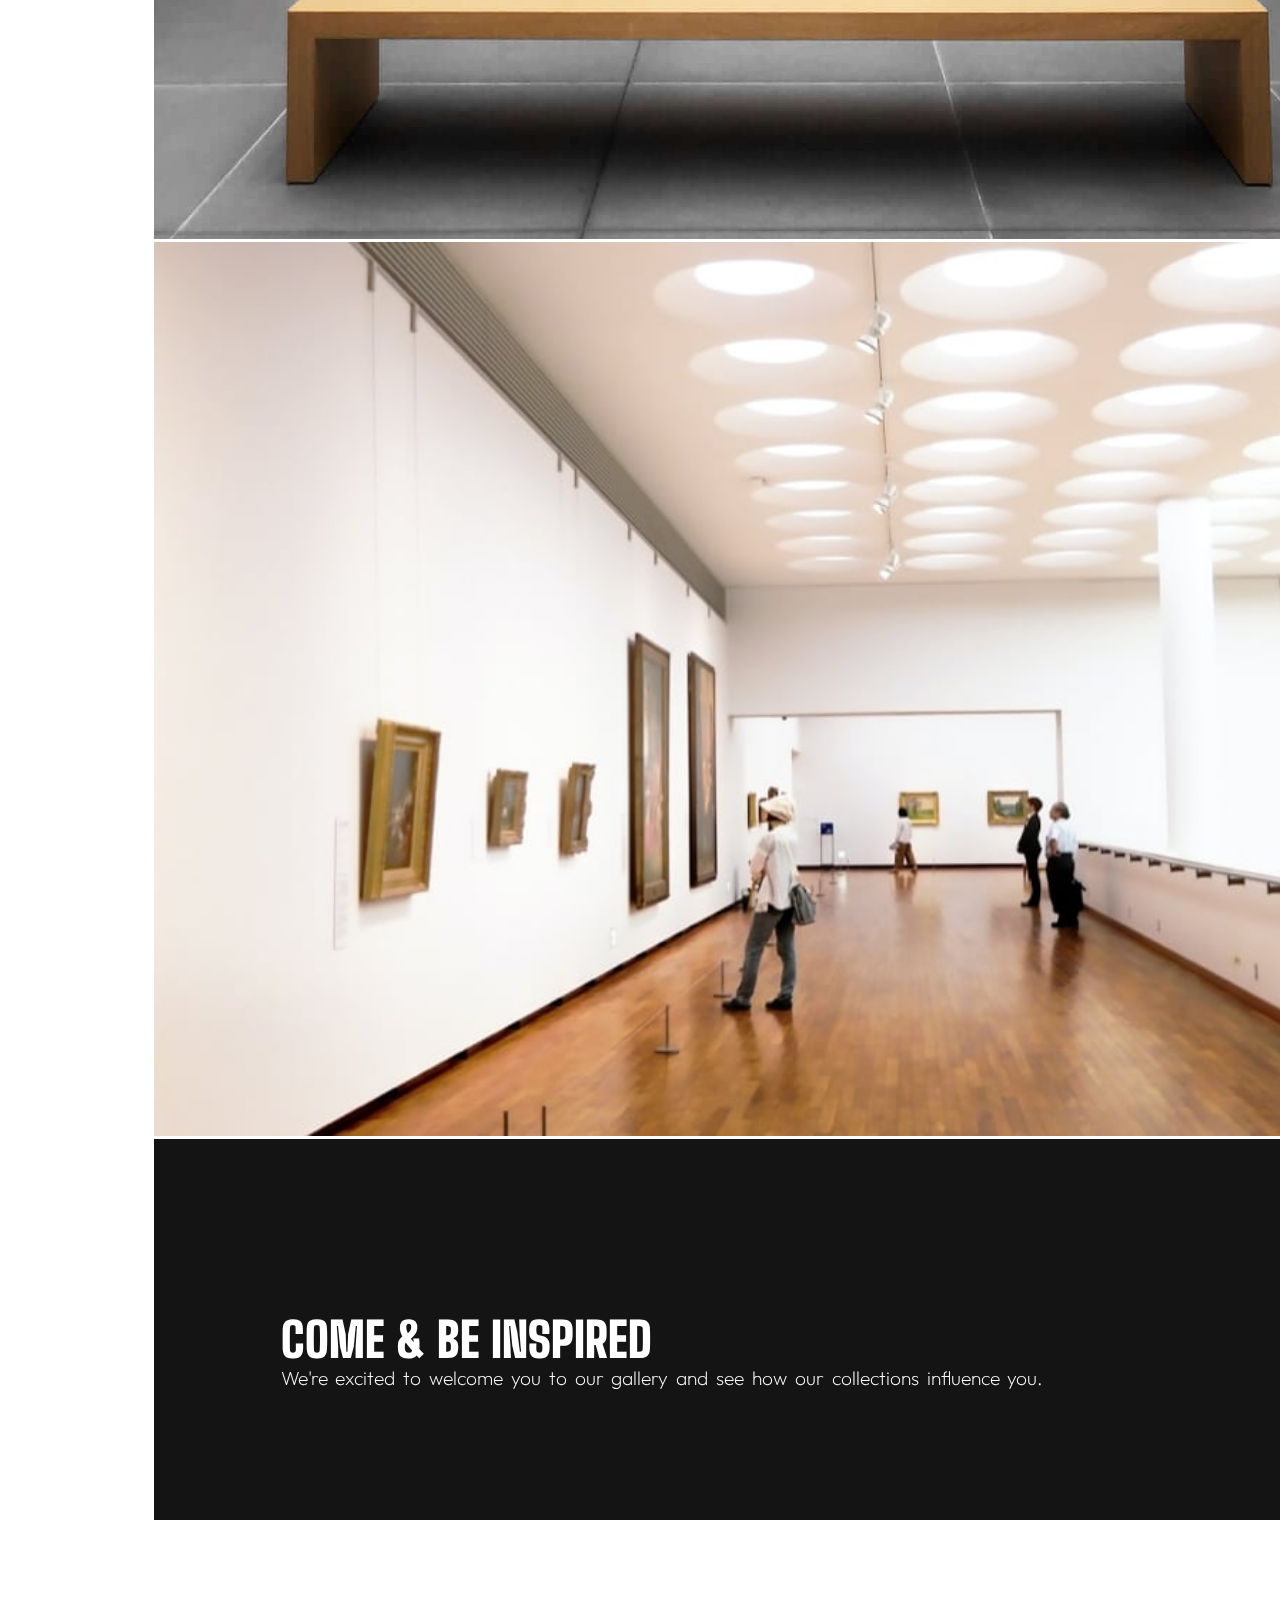
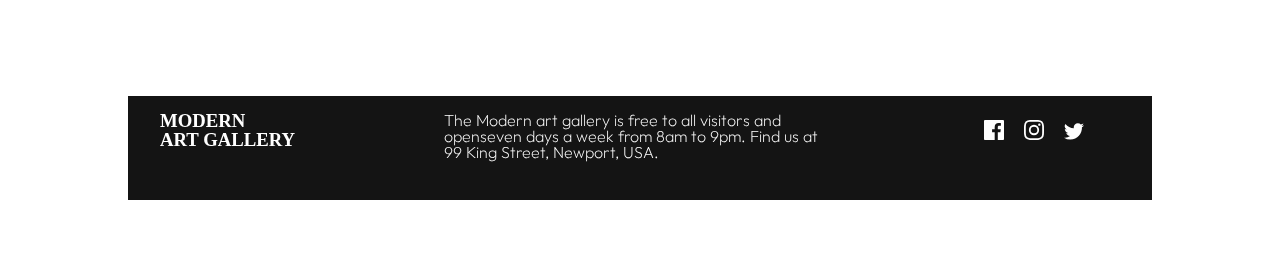
==== commit 4e6a26e8: "grid applied to index page" ====
--- a/index.html
+++ b/index.html
@@ -19,8 +19,8 @@
     />
     <link rel="stylesheet" href="./styles.css" />
   </head>
-  <body>
-    <header>
+  <body class="index-body">
+    <header class="index-header">
       <div class="black-div"></div>
       <div class="desktop-hero-img">
         <img src="./images/desktop/image-hero.jpg" alt="hero-image" />
@@ -31,7 +31,6 @@
       <div class="mobile-hero-img">
         <img src="./images/mobile/image-hero.jpg" alt="hero-image" />
       </div>
-      <div class="hero-text">
         <h1>MODERN<br/>ART GALLERY</h1>
         <p>
           The arts in the collection of the Modern art gallery all started from
@@ -41,33 +40,33 @@
             <a href="location.html">OUR LOCATION</a>
           </div>
         </p>
-      </div>
-      <div class="white-background"></div>
     </header>
     <!-- Day at the gallery -->
     <section>
       <div class="gallery-body">
         <div class="grid">
-          <div class="grid-img1">
-            <!-- desktop version -->
+          <!-- desktop version -->
+          <div class="desktop-grid-img1">
             <img
-              src="./images/desktop/image-grid-1.jpg"
+              src="./images/desktop/image-grid-1@2x.jpg"
               alt="image-grid-1"
-              class="desktop"
             />
+            </div>
             <!-- tablet version -->
+            <div class="tablet-grid-img1">
             <img
-              src="./images/tablet/image-grid-1.jpg"
+              src="./images/tablet/image-grid-1@2x.jpg"
               alt="image-grid-1"
-              class="tablet"
             />
+            </div>
             <!-- mobile -->
+            <div class="mobile-grid-img1">
             <img
-              src="./images/mobile/image-grid-1.jpg"
+              src="./images/mobile/image-grid-1@2x.jpg"
               alt="image-grid-1"
-              class="mobile"
             />
-          </div>
+            </div>
+        
           <div class="gallery-article">
             <h2>
               YOUR DAY <br />
@@ -78,46 +77,49 @@
               about our artists. Dive into the details of their creative process
             </p>
           </div>
-          <div class="grid-img2">
+          <div class="desktop-grid-img2">
+            <img
+              src="./images/desktop/image-grid-2@2x.jpg"
+              alt="image-grid-1"
+            />
+            </div>
+            <!-- tablet version -->
+            <div class="tablet-grid-img2">
+            <img
+              src="./images/tablet/image-grid-2@2x.jpg"
+              alt="image-grid-1"
+              
+            />
+            </div>
+            <!-- mobile -->
+            <div class="mobile-grid-img2">
+            <img
+              src="./images/mobile/image-grid-2@2x.jpg"
+              alt="image-grid-1"
+            />
+            </div>
             <!-- desktop version -->
+            <div class="desktop-grid-img3">
             <img
-              src="./images/desktop/image-grid-2.jpg"
+              src="./images/desktop/image-grid-3@2x.jpg"
               alt="image-grid-1"
-              class="desktop"
             />
+            </div>
             <!-- tablet version -->
+            <div class="tablet-grid-img3">
             <img
-              src="./images/tablet/image-grid-2.jpg"
+              src="./images/tablet/image-grid-3@2x.jpg"
               alt="image-grid-1"
-              class="tablet"
+              
             />
+            </div>
             <!-- mobile -->
+            <div class="mobile-grid-img3">
             <img
-              src="./images/mobile/image-grid-2.jpg"
+              src="./images/mobile/image-grid-3@2x.jpg"
               alt="image-grid-1"
-              class="mobile"
             />
-          </div>
-          <div class="grid-img3">
-            <!-- desktop version -->
-            <img
-              src="./images/desktop/image-grid-3.jpg"
-              alt="image-grid-1"
-              class="desktop"
-            />
-            <!-- tablet version -->
-            <img
-              src="./images/tablet/image-grid-3.jpg"
-              alt="image-grid-1"
-              class="tablet"
-            />
-            <!-- mobile -->
-            <img
-              src="./images/mobile/image-grid-3.jpg"
-              alt="image-grid-1"
-              class="mobile"
-            />
-          </div>
+            </div>
           <div class="gridbox">
             <div class="gridbox-title">
             <h2>COME & BE INSPIRED</h2>
@@ -131,7 +133,7 @@
       </div>
     </section>
     <!-- footer -->
-    <footer>
+    <footer class="index-footer">
       <div class="home-footer">
         <h3>
           MODERN<br />
--- a/styles.css
+++ b/styles.css
@@ -1,11 +1,5 @@
 /* Mobile device first */
-.desktop {
-    display: none;
-}
-
-.tablet {
-    display: none;
-}
+
 
 * {
     margin: 0;
@@ -25,15 +19,15 @@
     display: none;
 }
 /* index page */
-header img{
+.index-header img{
     width: 100%;
     
 }
-header {
+.index-header {
     color: hsl(0, 0%, 8%);
 }
 
-header h1 {
+.index-header h1 {
     margin: 2% 3%;
     font-size: 3.5em;
     letter-spacing: 0.05em;
@@ -42,7 +36,7 @@
     font-family: 'Big Shoulders Display',cursive;
 
 }
-header p {
+.index-header p {
     margin: 0 3%;
     font-size: 1.125em;
     font-weight: lighter;
@@ -97,7 +91,16 @@
     margin: 15% 3%;
 }
 
-.grid-img1 img {
+.desktop-grid-img1,
+.tablet-grid-img1,
+.desktop-grid-img2,
+.tablet-grid-img2,
+.desktop-grid-img3,
+.tablet-grid-img3{
+    display: none;
+}
+
+.mobile-grid-img1 img {
     width: 100%;
 }
 .gallery-body h2{
@@ -115,12 +118,12 @@
     line-height: 1.5em;
     padding-right: 5%;
 }
-.grid-img2 img {
+.mobile-grid-img2 img {
     margin-top: 3%;
     width: 100%;
 }
 
-.grid-img3 img {
+.mobile-grid-img3 img {
     margin-top: 3%;
     width: 100%;
 }
@@ -165,8 +168,246 @@
 
 }
 
+@media screen and (min-width:500px) {
+    .index-body {
+        margin: 0 auto;
+    }
+
+}
+
+@media screen and (min-width: 768px) {
+    .mobile-hero-img,
+    .mobile-grid-img1,
+    .mobile-grid-img2,
+    .mobile-grid-img3{
+        display: none;
+    }
+    .index-body{
+        margin: 0;
+        min-width: 768px;
+        max-width: 920px;
+    }
+    .index-header{
+        display: grid;
+        grid-template-columns: repeat(4, 25%);
+        grid-template-rows: repeat(5, 1fr);
+        gap:0;
+    }
+    .tablet-hero-img{
+        display: block;
+        width: 450px;
+        height: 700px;
+        grid-column: 1/4;
+        grid-row: 1/6;
+
+    }
+    .index-header img{
+        width: 100%;
+    }
+    .index-header h1{
+        font-weight: 800;
+        grid-column: 3/4;
+        grid-row: 2/4;
+    }
+    .index-header p{
+        width:20em;
+        grid-column: 3/4;
+        grid-row: 4;
+    }
+    .home-button{
+        grid-column: 3/4;
+        grid-row: 5/7;
+        width: 260px;
+    }
+    .gallery-body{
+        display: grid;
+        margin: 10% 6%;
+        gap: .5rem;
+        grid-template-columns: 1fr 18% 1fr;
+        grid-template-rows: auto auto 1fr;
+    }
+    .gallery-article{
+        grid-column: 1;
+        grid-row: 1/2;
+    }
+    .tablet-grid-img1{
+        display: block;
+        grid-column: 2/4;
+        grid-row: 1/2;
+    }
+    .tablet-grid-img1 img{
+        width: 100%;
+    }
+    .tablet-grid-img2{
+        display: block;
+        grid-column: 1/3;
+        grid-row: 2/4;
+    }
+    .tablet-grid-img2 img{
+        width: 100%;
+    }
+    .tablet-grid-img3{
+        display: block;
+        grid-column: 3/4;
+        grid-row: 2/3;
+    }
+    .tablet-grid-img3 img{
+        width: 100%;
+    }
+    .gridbox{
+        grid-column: 3/4;
+        grid-row: 3;
+        margin: 0;
+        width: 100%;
+    }
+    .home-footer{
+        margin:5% 6% 10% 6%;
+        display: flex;
+        flex-direction: row;
+        justify-content: space-between;
+    }
+    .home-footer p{
+        width: 40%;
+        margin: 0;
+    }
+    .home-icons{
+        margin: 0;
+        width: 15%;
+    }
+}
+
+
+@media screen and (min-width: 960px) and (max-width: 1200px) {
+
+    .index-body {
+        margin: 0 auto;
+    }
+}
+
+@media screen and (min-width: 1200px){
+    .tablet-hero-img{
+        display: none;
+    }
+    .tablet-grid-img1{
+        display: none;
+    }
+    .tablet-grid-img2{
+        display: none;
+    }
+    .tablet-grid-img3{
+        display: none;
+    }
+    .index-body{
+        min-width: 1200px;
+        max-width: 1500px;
+        margin: 0 auto;
+    }
+    .index-header{
+        display: grid;
+        grid-template-columns: 15% 15% 15% 18% 15% 15% 15% 15%;
+        grid-template-rows: repeat(3, 25% );
+        gap: 0;
+    }
+    .black-div{
+        display: block;
+        width: 450px;
+        height:800px;
+        background-color: hsl(0, 0%, 8%);
+        grid-column: 1/3;
+        grid-row: 1/5;
+    }
+    .desktop-hero-img{
+        display: block;
+        width: 540px;
+        height: 800px;
+        grid-column: 3/6;
+        grid-row: 1/5;
+
+    }
+    .index-header img{
+        width: 100%;
+
+    }
+    .index-header h1{
+        font-size: 6em;
+        font-weight: 800;
+        grid-column: 2/4;
+        grid-row: 2/4;
+        color: hsl(0, 0%, 100%);
+        mix-blend-mode: difference;
+        margin: 0; 
+    }
+    .home-button{
+        grid-column: 5;
+        grid-row: 3;
+        width: 260px;  
+    }
+    .gallery-body{
+        margin: 10% 12%;
+        display: grid;
+        gap: 1.5rem;
+        grid-template-columns: 1fr 15% 1fr;
+        grid-template-rows: auto auto 1fr;
+
+    }
+    .gallery-article{
+        grid-column: 1;
+        grid-row: 1/2;
+
+    }
+    .gallery-article h2{
+        font-size: 5.5em;
+    }
+    .desktop-grid-img1{
+        display: block;
+        grid-column: 2/4;
+        grid-row: 1/2;
+
+    }
+    .desktop-grid-img1 img{
+        width: 100%
+    }
+    .desktop-grid-img2{
+        display: block;
+        grid-column: 1/3;
+        grid-row: 2/4;
+    }
+    .desktop-grid-img2{
+        width: 100%;
+    }
+    .desktop-grid-img3{
+        display: block;
+        grid-column: 3/4;
+        grid-row: 2;
+    }
+    .desktop-grid-img3 img{
+        width: 100%;
+    }
+    .gridbox{
+        grid-column: 3/4;
+        grid-row: 3/4;
+        width: 100%;
+
+    }
+    .gridbox-title{
+        padding: 10%;
+    }
+
+    .index-footer{
+        margin-top: 2%;
+    }
+    .home-footer{
+        margin: 5% 10% 5% 10%;
+    }
+}
+
+
+
 /* location page */
-
+.desktop,
+.tablet{
+    display: none;
+}
 .location-button {
     position: absolute;
     display: flex;
@@ -263,7 +504,72 @@
     padding: 0.5em;
    
 }
-
+@media screen and (min-width:500px) {
+    body{
+        margin: 0 auto;
+    }
+    
+}
+@media screen and (min-width: 768px){
+   
+    body{
+        min-width: 768px;
+        max-width: 920px;
+    }
+    .location-section{
+        display: inline-flex;
+        padding: 5% 10% 10% 10%;
+    }
+    .location-section h2{
+        font-size: 1em;
+        padding-right: 20%;
+    }
+    .location-footer{
+        display: flex;
+        flex-direction: row;
+        justify-content: space-between;
+        padding-bottom: 5%;
+        padding-top: 5%;
+       
+    }
+    .location-footer p{
+        margin: 0;
+        width: 50%;
+    }
+    .icons{
+        margin: 0;
+        width: 15%;
+    }
+}
+
+@media screen and (min-width: 960px) and (max-width: 1200px){
+    body{
+        margin: 0 auto;
+    }
+    
+}
+@media screen and (min-width:1200px){
+   body{ min-width: 1200px;
+    max-width: 1600px;
+    margin: 0 auto;   
+   } 
+   .location-button{
+       left: 10%
+   }
+   .location-section{
+       display: inline-flex;
+       padding: 8% 10% 10% 10%;
+   }
+   .location-section h1{
+       font-size: 1em;
+   }
+   .location-section h2{
+       font-size: 2em;
+   }
+   /* .icons{
+       margin: 5% 10% 5% 10%;
+   } */
+}
 
 /* font-family: 'Big Shoulders Display',cursive;
 font-family: 'Outfit',sans-serif; */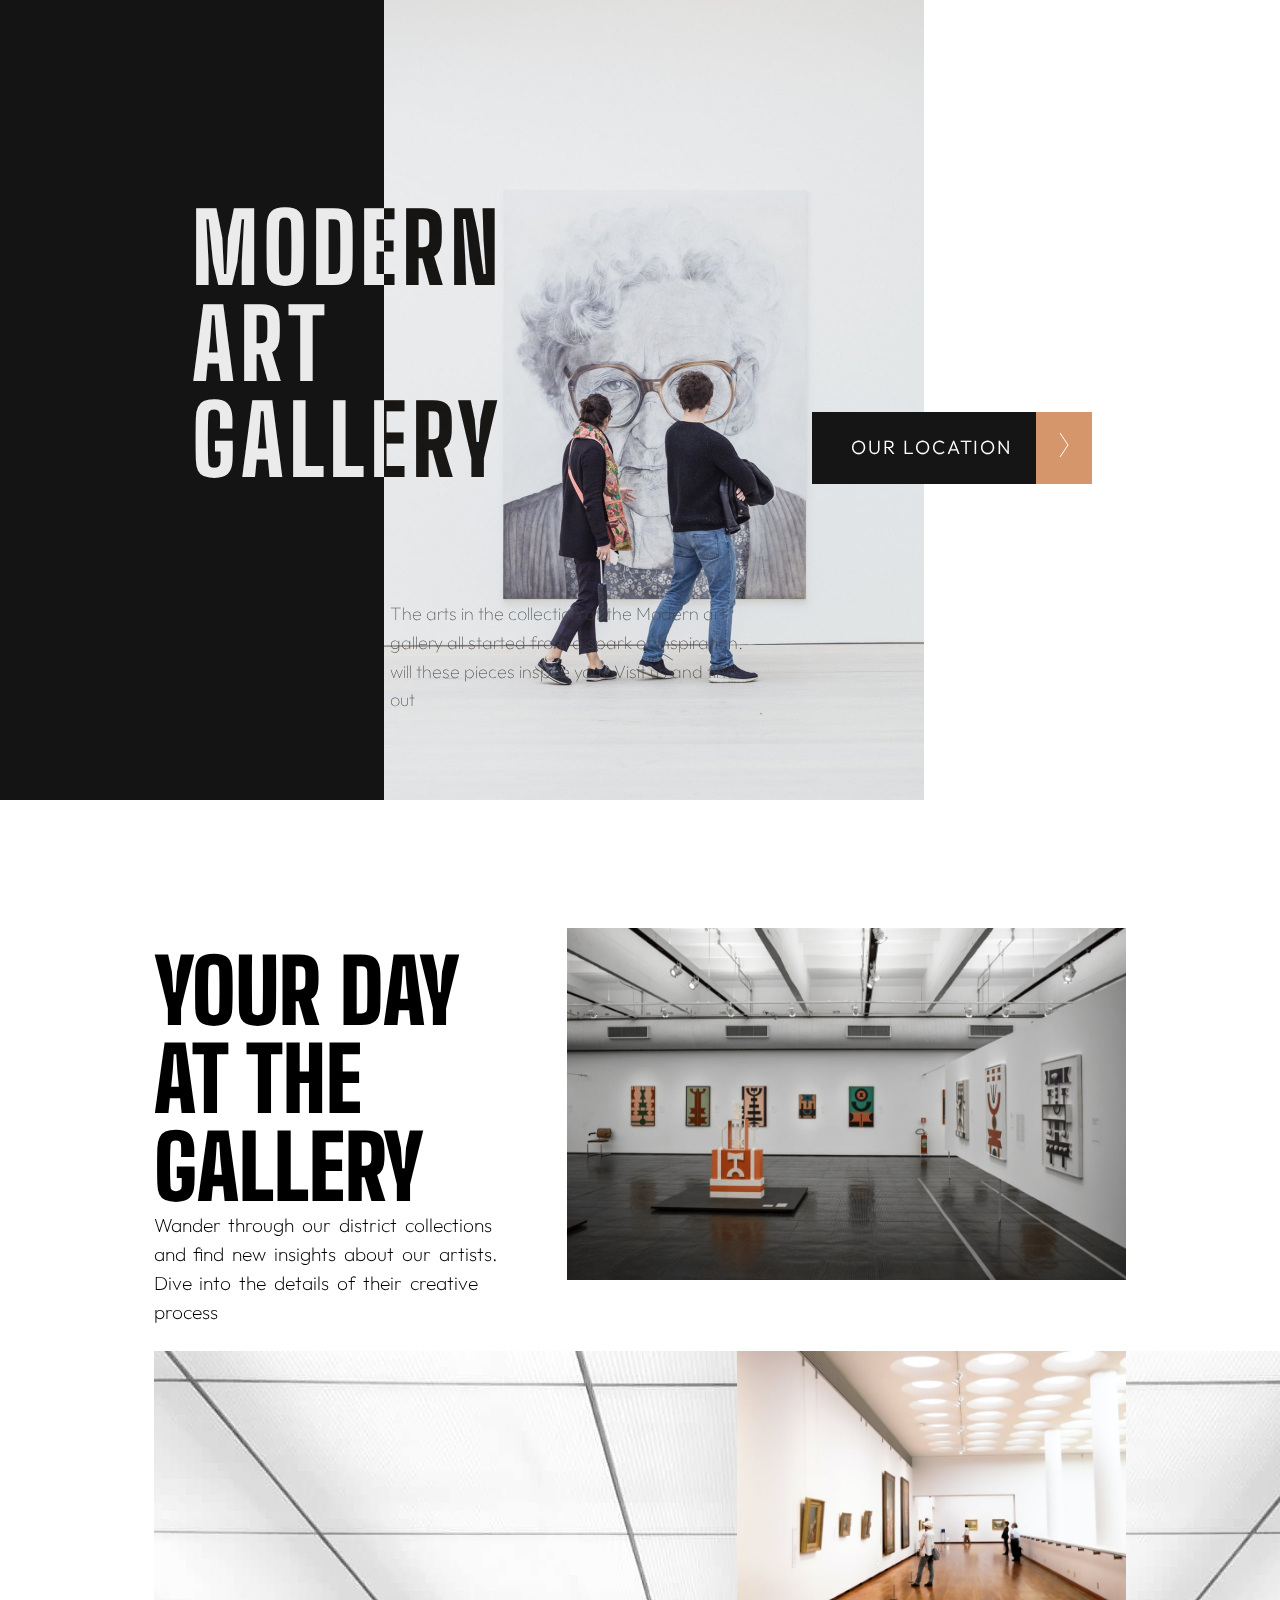
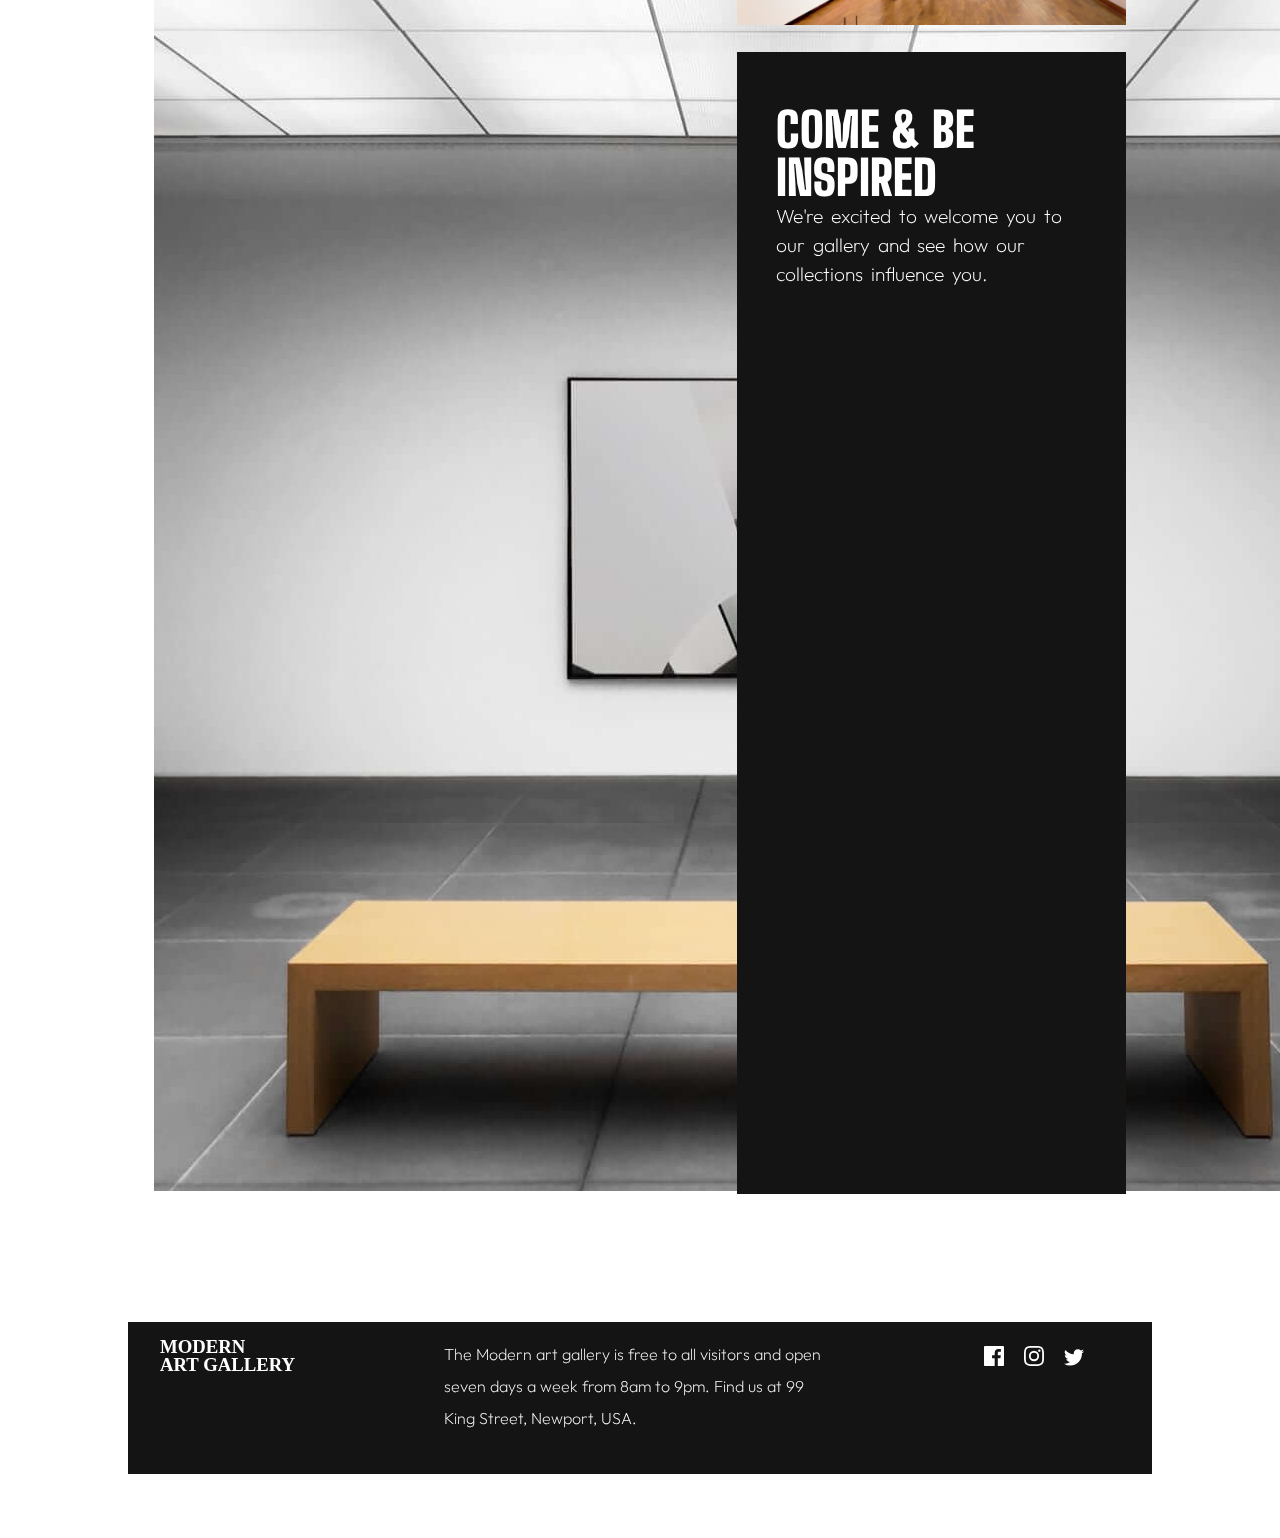
==== commit 69f2d06b: "mobile and tablet fixed" ====
--- a/index.html
+++ b/index.html
@@ -23,13 +23,13 @@
     <header class="index-header">
       <div class="black-div"></div>
       <div class="desktop-hero-img">
-        <img src="./images/desktop/image-hero.jpg" alt="hero-image" />
+        <img src="./images/desktop/image-hero@2x.jpg" alt="hero-image" />
       </div>
       <div class="tablet-hero-img">
-        <img src="./images/tablet/image-hero.jpg" alt="hero-image" />
+        <img src="./images/tablet/image-hero@2x.jpg" alt="hero-image" />
       </div>
       <div class="mobile-hero-img">
-        <img src="./images/mobile/image-hero.jpg" alt="hero-image" />
+        <img src="./images/mobile/image-hero@2x.jpg" alt="hero-image" />
       </div>
         <h1>MODERN<br/>ART GALLERY</h1>
         <p>
@@ -44,7 +44,6 @@
     <!-- Day at the gallery -->
     <section>
       <div class="gallery-body">
-        <div class="grid">
           <!-- desktop version -->
           <div class="desktop-grid-img1">
             <img
@@ -70,7 +69,7 @@
           <div class="gallery-article">
             <h2>
               YOUR DAY <br />
-              AT THE GALLERY
+              AT THE <br> GALLERY
             </h2>
             <p>
               Wander through our district collections and find new insights
@@ -130,17 +129,16 @@
             </div>
           </div>
         </div>
-      </div>
     </section>
     <!-- footer -->
-    <footer class="index-footer">
+    <footer>
       <div class="home-footer">
         <h3>
           MODERN<br />
           ART GALLERY
         </h3>
         <p>
-          The Modern art gallery is free to all visitors and openseven days a
+          The Modern art gallery is free to all visitors and open seven days a
           week from 8am to 9pm. Find us at 99 King Street, Newport, USA.
         </p>
         <div class="home-icons">
--- a/styles.css
+++ b/styles.css
@@ -4,6 +4,7 @@
 * {
     margin: 0;
     padding: 0;
+    
 }
 
 body {
@@ -13,7 +14,18 @@
     min-width: 375px;
     max-width: 500px;
     min-height: 100vh;
-}
+
+}
+.index-body{
+    justify-content: center;
+    flex-direction: column;
+    line-height: 1;
+    min-width: 375px;
+    max-width: 500px;
+    min-height: 100vh;
+}
+
+
 .desktop-hero-img, 
 .tablet-hero-img{
     display: none;
@@ -160,7 +172,7 @@
     padding-bottom: 1.5em;
     font-family: 'Outfit', sans-serif;
     font-weight: 200;
-    line-height: 1em;
+    line-height: 2em;
 }
 
 .home-icons img {
@@ -195,7 +207,7 @@
     }
     .tablet-hero-img{
         display: block;
-        width: 450px;
+        width: 437px;
         height: 700px;
         grid-column: 1/4;
         grid-row: 1/6;
@@ -208,9 +220,10 @@
         font-weight: 800;
         grid-column: 3/4;
         grid-row: 2/4;
+        font-size: 5.5em;
     }
     .index-header p{
-        width:20em;
+        width: 20em;
         grid-column: 3/4;
         grid-row: 4;
     }
@@ -229,6 +242,9 @@
     .gallery-article{
         grid-column: 1;
         grid-row: 1/2;
+    }
+    .gallery-article h2{
+        font-size: 4.5em;
     }
     .tablet-grid-img1{
         display: block;
@@ -449,28 +465,24 @@
 .location-button:hover::after {
     background-color: rgb(21, 21, 21)
 }
-.location-map{
-    background-color: hsl(0, 0%, 8%);
-    padding-bottom: 1em;
-}
+
+
 .location-map img{
     width: 100%;
     justify-content: center;
     
 }
-.location-section{
-    background-color: hsl(0, 0%, 8%);
-    padding: 1em 2em;
-  
-   
-}
+
 .location-title{
     color: hsl(0, 0%, 100%);
     font-family: 'Big Shoulders Display', cursive;
-    font-weight: 900;
-    font-size: 36px;
-   
-
+    background-color: hsl(0, 0%, 8%);
+    padding: 1em 2em;
+
+}
+.location-title h1{
+    padding-bottom: 1em;
+    font-size: 46px;
 }
 .location-address h2{
     color: rgb(213, 150, 108);
@@ -484,6 +496,7 @@
     font-family: 'Outfit', sans-serif;
     padding: 0.5em;
     font-weight: 200;
+    line-height: 2em ;
     
 }
 /* location footer */
@@ -494,11 +507,13 @@
 .location-footer h3{
     padding-bottom: 1.5em;
     font-weight: 900;
+    
 }
 .location-footer p{
     padding-bottom: 1.5em;
     font-family: 'Outfit', sans-serif; 
     font-weight: 200;
+    line-height: 2em;
 }
 .icons img{
     padding: 0.5em;
@@ -511,24 +526,39 @@
     
 }
 @media screen and (min-width: 768px){
+    .mobile{
+        display: none;
+    }
+    .tablet{
+        display: block;
+        
+    }
+    .tablet img{
+        width: 100%;
+       
+    }
    
     body{
         min-width: 768px;
         max-width: 920px;
     }
-    .location-section{
+    .location-title{
         display: inline-flex;
-        padding: 5% 10% 10% 10%;
-    }
-    .location-section h2{
-        font-size: 1em;
-        padding-right: 20%;
+        padding: 10% 10%;
+    }
+    .location-title h1{
+        padding-right: 10%;
+        font-size: 3em;
+    }
+    .location-title h2{
+        font-size: 1.5em;
+        
     }
     .location-footer{
         display: flex;
         flex-direction: row;
         justify-content: space-between;
-        padding-bottom: 5%;
+        padding-bottom: 7%;
         padding-top: 5%;
        
     }
@@ -549,6 +579,17 @@
     
 }
 @media screen and (min-width:1200px){
+    .tablet,
+    .mobile{ 
+        display: none
+    }
+    .desktop{
+        display: block;
+    }
+    .desktop img{
+        width: 100%;
+    }
+
    body{ min-width: 1200px;
     max-width: 1600px;
     margin: 0 auto;   
@@ -556,14 +597,14 @@
    .location-button{
        left: 10%
    }
-   .location-section{
+   .location-title{
        display: inline-flex;
        padding: 8% 10% 10% 10%;
    }
-   .location-section h1{
+   .location-title h1{
        font-size: 1em;
    }
-   .location-section h2{
+   .location-title h2{
        font-size: 2em;
    }
    /* .icons{
